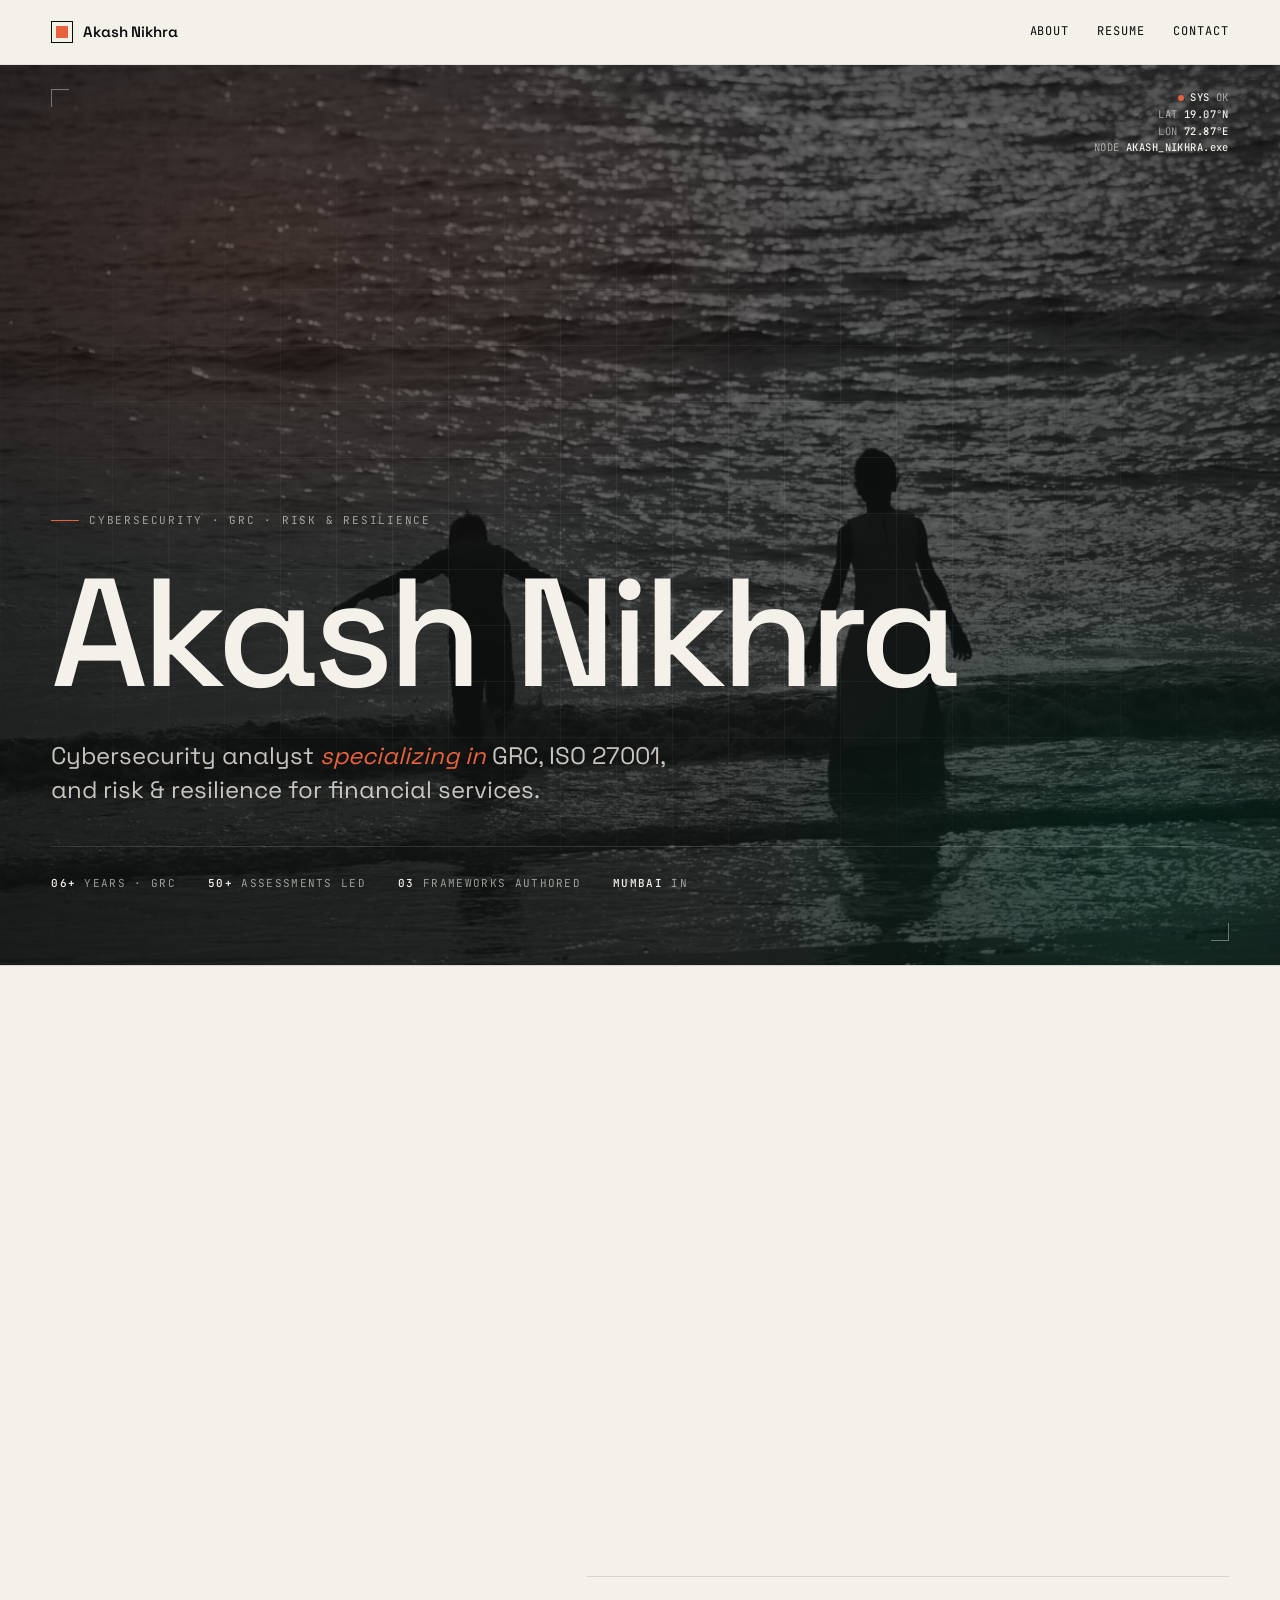
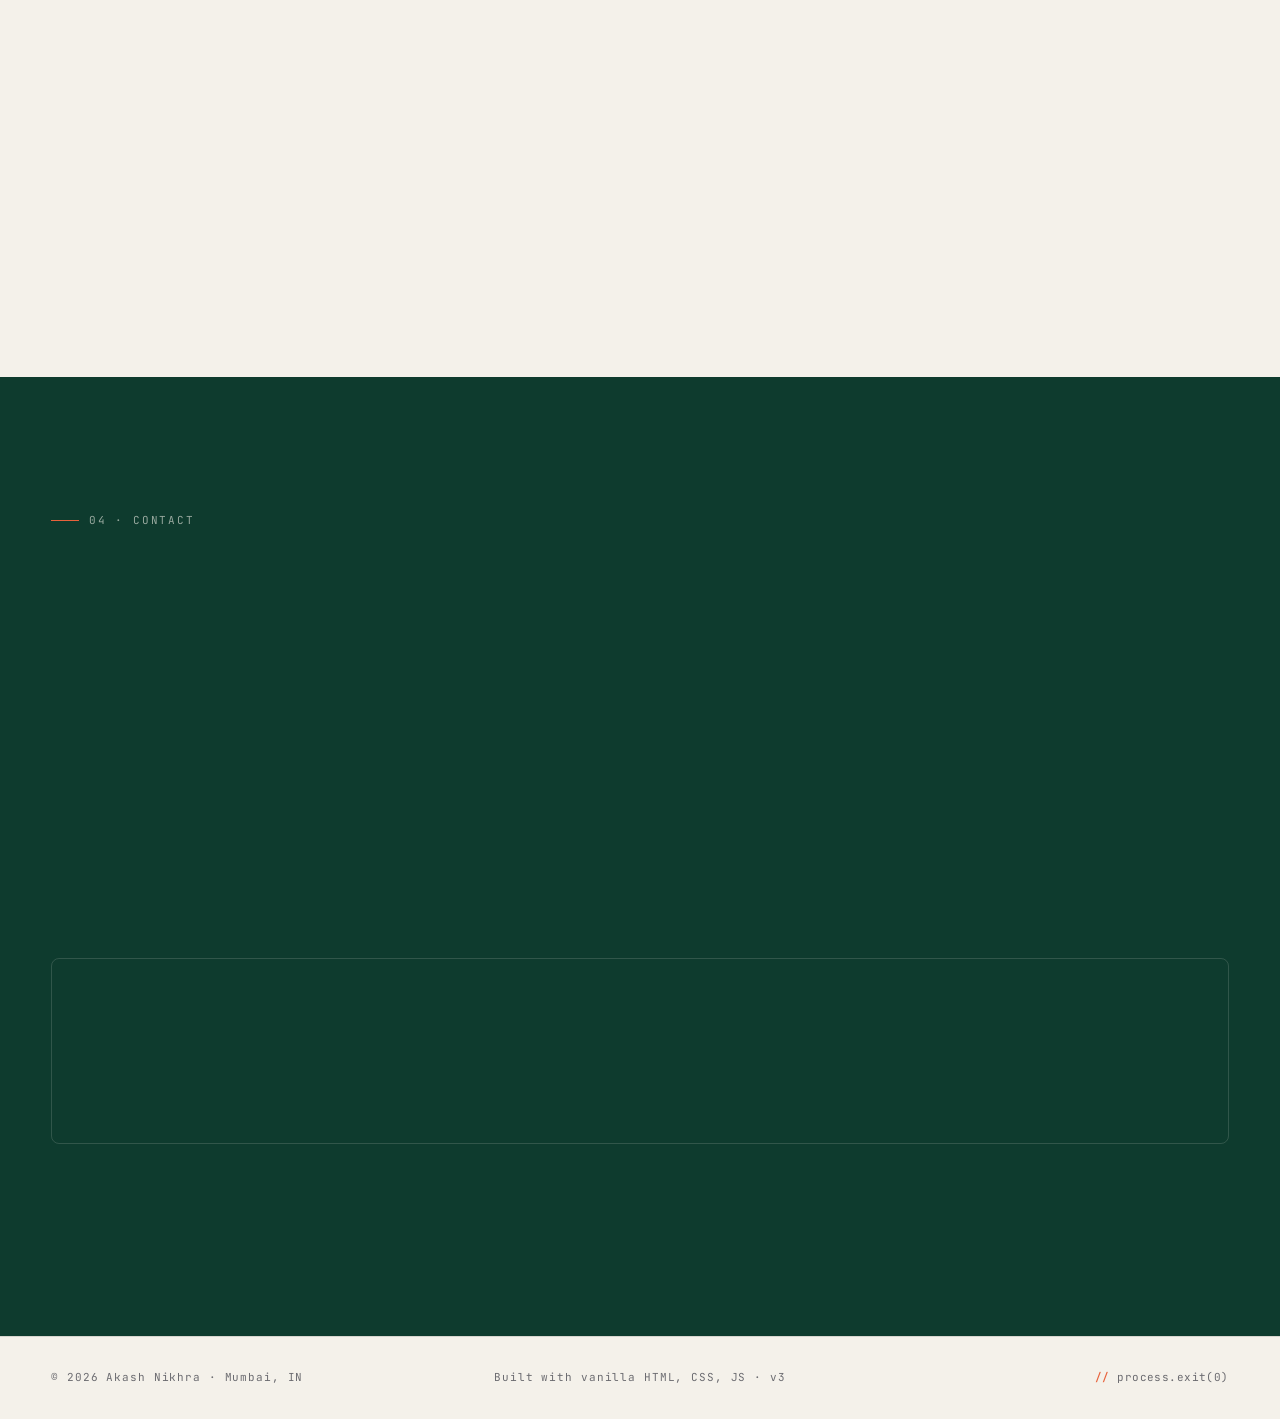
==== index.html @ b70272f7 "fix(timeline): active year label clipped by role card The '2024 . CURRENT' label overflowed the time" ====
<!doctype html>
<!--
  Akash Nikhra — Portfolio v3
  Technical mono-grid, calm-evidence posture, pushed into a cinematic single-page scroll.
  Design source: docs/superpowers/designs/2026-06-05-portfolio-rebuild-v3/mockup.html

  Motion behaviors (motion.dev v12.40.0 ESM, loaded via motion.js):
    - #scrollFill: scaleX 0->1 with scroll progress
    - .hero__layer--bg/mid/fg: 3-layer parallax (0.10 / 0.22 / 0.40 rates)
    - [data-reveal]: opacity 0->1 + translateY(20px)->0 on inView
    - [data-reveal-stagger]: same, with 100ms child stagger
    - .role--active/--inactive: toggle as the role's center crosses the viewport
    - .skill__fill (style="width:X%"): animate width 0->X% on inView
    - [data-count]: tween numeric value to target on inView
    - .tile[data-copy]: click + Enter/Space -> swap hint to "Copied \u2713" for 1.5s
  CSS owns the static state; motion.js enhances only.
-->
<html lang="en">
<head>
  <meta charset="utf-8" />
  <meta name="viewport" content="width=device-width, initial-scale=1" />
  <title>Akash Nikhra — Cybersecurity, GRC &amp; Risk Resilience</title>
  <meta name="description" content="Senior Control Analyst at Moody's. GRC, ISO 27001, SOC 2, NIST CSF, risk & resilience for financial services. Mumbai, India." />
  <link rel="icon" href="favicon.ico" />
  <link rel="preconnect" href="https://fonts.googleapis.com" />
  <link rel="preconnect" href="https://fonts.gstatic.com" crossorigin />
  <link rel="stylesheet" href="https://fonts.googleapis.com/css2?family=Space+Grotesk:wght@400;500;600;700&family=Inter:wght@400;500;600&family=JetBrains+Mono:wght@400;500&display=swap" />
  <link rel="stylesheet" href="styles.css" />
</head>
<body>

  <div class="scroll-progress" aria-hidden="true">
    <div class="scroll-progress__fill" id="scrollFill"></div>
  </div>

  <header class="header">
    <div class="wrap header__inner">
      <a href="#top" class="header__brand" aria-label="Akash Nikhra — home">
        <span class="header__mark" aria-hidden="true"></span>
        <span>Akash&nbsp;Nikhra</span>
      </a>
      <nav class="header__nav" aria-label="Primary">
        <a href="#about" class="nav__about">About</a>
        <a href="#resume" class="nav__resume">Resume</a>
        <a href="#contact">Contact</a>
      </nav>
    </div>
  </header>

  <main id="top">

    <section class="hero" id="hero" aria-label="Introduction">
      <div class="hero__layer hero__layer--bg" data-parallax="0.10" aria-hidden="true"></div>
      <div class="hero__layer hero__layer--mid" data-parallax="0.22" aria-hidden="true"></div>
      <div class="hero__layer hero__layer--fg" data-parallax="0.40" aria-hidden="true"></div>

      <span class="hero__corner hero__corner--tl" aria-hidden="true"></span>
      <span class="hero__corner hero__corner--br" aria-hidden="true"></span>

      <div class="hero__status" aria-hidden="true">
        <div><span class="hero__status-dot"></span><strong>SYS</strong>&nbsp;OK</div>
        <div>LAT&nbsp;<strong>19.07°N</strong></div>
        <div>LON&nbsp;<strong>72.87°E</strong></div>
        <div>NODE&nbsp;<strong>AKASH_NIKHRA.exe</strong></div>
      </div>

      <div class="wrap hero__inner">
        <div class="hero__eyebrow">Cybersecurity · GRC · Risk &amp; Resilience</div>

        <h1 class="hero__title" aria-label="Akash Nikhra">
          <span class="hero__title-word">Akash</span><span class="hero__title-word">Nikhra</span>
        </h1>

        <p class="hero__sub">
          Cybersecurity analyst <em>specializing in</em> GRC, ISO 27001, and risk &amp; resilience for financial services.
        </p>

        <div class="hero__meta">
          <div><strong>06+</strong>&nbsp;YEARS · GRC</div>
          <div><strong>50+</strong>&nbsp;ASSESSMENTS LED</div>
          <div><strong>03</strong>&nbsp;FRAMEWORKS AUTHORED</div>
          <div><strong>MUMBAI</strong>&nbsp;IN</div>
        </div>
      </div>
    </section>

    <section class="about" id="about">
      <div class="wrap">
        <div class="section-tag" data-reveal>01 · About</div>

        <div class="about__grid">
          <div class="about__portrait" data-reveal>
            <img src="img/2.jpg" alt="Portrait of Akash Nikhra" />
            <div class="about__portrait-tag">AN · 2026</div>
          </div>

          <div>
            <p class="about__lead" data-reveal>
              I build control systems that hold up under audit — and survive a real incident.
            </p>
            <p class="about__body" data-reveal>
              Six years inside financial services and Big Four advisory, designing and operating the
              governance, risk, and compliance programs that regulators, auditors, and customers expect.
              ISO 27001 lead implementer; SOC 2 Type II readiness; NIST CSF maturity assessments;
              VAPT programs tied back to MITRE ATT&amp;CK. I write the policy, evidence the control, and
              sit in the room when the finding is debated.
            </p>

            <div class="about__tags" data-reveal>
              <span class="chip">GRC</span>
              <span class="chip">ISO 27001</span>
              <span class="chip">SOC 2</span>
              <span class="chip">NIST CSF</span>
              <span class="chip">MITRE ATT&amp;CK</span>
              <span class="chip">BFSI</span>
            </div>

            <div class="stats" data-reveal-stagger>
              <div class="stat">
                <span class="stat__num stat__num--coral"><span data-count="6">0</span>+</span>
                <div class="stat__label">Years in GRC,<br/>BFSI &amp; advisory</div>
              </div>
              <div class="stat">
                <span class="stat__num"><span data-count="50">0</span>+</span>
                <div class="stat__label">Risk &amp; control<br/>assessments led</div>
              </div>
              <div class="stat">
                <span class="stat__num"><span data-count="3">0</span></span>
                <div class="stat__label">Frameworks<br/>authored end-to-end</div>
              </div>
            </div>
          </div>
        </div>

        <div class="services">
          <h3 class="services__title" data-reveal>02 · Services</h3>
          <div class="services__grid" data-reveal-stagger>
            <div class="service">
              <div class="service__index">01</div>
              <svg class="service__icon" viewBox="0 0 24 24" fill="none" stroke="currentColor" stroke-width="1.5" aria-hidden="true">
                <path d="M12 3l8 3v5c0 5-3.5 8.5-8 10-4.5-1.5-8-5-8-10V6l8-3z"/>
                <path d="M9 12l2 2 4-4"/>
              </svg>
              <h4 class="service__name">Security Audits</h4>
              <p class="service__desc">ISO 27001 internal audits, SOC 2 readiness, third-party assurance — designed to find the gap before the auditor does.</p>
            </div>

            <div class="service">
              <div class="service__index">02</div>
              <svg class="service__icon" viewBox="0 0 24 24" fill="none" stroke="currentColor" stroke-width="1.5" aria-hidden="true">
                <rect x="3" y="4" width="18" height="16" rx="1"/>
                <path d="M3 9h18M7 14h10M7 17h6"/>
              </svg>
              <h4 class="service__name">Risk &amp; Compliance</h4>
              <p class="service__desc">Risk register, control library, KRIs, and board-ready reporting. Map once, evidence continuously, refresh quarterly.</p>
            </div>

            <div class="service">
              <div class="service__index">03</div>
              <svg class="service__icon" viewBox="0 0 24 24" fill="none" stroke="currentColor" stroke-width="1.5" aria-hidden="true">
                <circle cx="11" cy="11" r="7"/>
                <path d="M20 20l-4-4"/>
                <path d="M11 8v6M8 11h6"/>
              </svg>
              <h4 class="service__name">Vulnerability Assessment</h4>
              <p class="service__desc">VAPT programs tied to MITRE ATT&amp;CK and Cyber Kill Chain. Findings triaged by exploitability and business impact, not CVSS alone.</p>
            </div>

            <div class="service">
              <div class="service__index">04</div>
              <svg class="service__icon" viewBox="0 0 24 24" fill="none" stroke="currentColor" stroke-width="1.5" aria-hidden="true">
                <path d="M5 3h10l4 4v14H5z"/>
                <path d="M14 3v5h5M8 13h8M8 17h6"/>
              </svg>
              <h4 class="service__name">Framework Authoring</h4>
              <p class="service__desc">Information security policy suites, control catalogs, and standard operating procedures built to be read, not shelved.</p>
            </div>
          </div>
        </div>
      </div>
    </section>

    <section class="resume" id="resume">
      <div class="wrap">
        <div class="section-tag" data-reveal>03 · Resume</div>

        <div class="resume__head">
          <h2 data-reveal>Experience,<br/>certifications,<br/>education.</h2>
          <div class="resume__head-meta" data-reveal>
            06 yrs · 03 roles<br/>
            03 certs · 01 degree
          </div>
        </div>

        <div class="timeline" data-reveal>
          <div class="timeline__rail" aria-hidden="true"></div>

          <div class="timeline__year timeline__year--active" style="top: 28px;">
            <span class="timeline__year-label">2024</span>
            <span class="timeline__year-dot" aria-hidden="true"></span>
          </div>
          <div class="timeline__year" style="top: 50%;">
            <span class="timeline__year-label">2023</span>
            <span class="timeline__year-dot" aria-hidden="true"></span>
          </div>
          <div class="timeline__year" style="bottom: 28px;">
            <span class="timeline__year-label">2021</span>
            <span class="timeline__year-dot" aria-hidden="true"></span>
          </div>

          <article class="role role--active" data-reveal>
            <div class="role__top">
              <h3 class="role__company">Moody's Corporation</h3>
              <div class="role__dates">2024 — Current</div>
            </div>
            <p class="role__title">Senior Control Analyst, Corporate Risk &amp; Resilience</p>
            <ul class="role__bullets">
              <li>Lead design and continuous-evidence operation of the corporate ISMS aligned to ISO 27001:2022 and NIST CSF 2.0.</li>
              <li>Own SOC 2 Type II control mapping across 14 service lines; partner with engineering on remediation and auditor walkthroughs.</li>
              <li>Authored the firm's third-party risk assessment framework adopted by procurement, legal, and infosec.</li>
              <li>Run quarterly KRIs to the Risk Committee; partnered with the CISO office on incident response exercises and post-incident reviews.</li>
            </ul>
          </article>

          <article class="role role--inactive" data-reveal>
            <div class="role__top">
              <h3 class="role__company">EY India</h3>
              <div class="role__dates">May 2023 — Jan 2024</div>
            </div>
            <p class="role__title">Manager, Cybersecurity (Advisory)</p>
            <ul class="role__bullets">
              <li>Managed delivery of ISO 27001 implementation, SOC 2 readiness, and NIST CSF maturity engagements for BFSI clients.</li>
              <li>Coached a team of 6 consultants across 4 concurrent engagements; reviewed working papers before client and partner sign-off.</li>
              <li>Drafted the India practice's VAPT methodology tying findings to MITRE ATT&amp;CK techniques and business-impact narratives.</li>
            </ul>
          </article>

          <article class="role role--inactive" data-reveal>
            <div class="role__top">
              <h3 class="role__company">Moody's Corporation</h3>
              <div class="role__dates">Dec 2021 — May 2023</div>
            </div>
            <p class="role__title">Analyst, Information Security (GRC)</p>
            <ul class="role__bullets">
              <li>Built the first control-evidence repository for the Corporate Services business unit; cut audit request turnaround by ~40%.</li>
              <li>Authored the global acceptable-use, access review, and vendor risk policies; rolled out across 12 countries.</li>
              <li>Supported BCDR and resilience testing for the firm's critical-data product lines alongside the business continuity team.</li>
            </ul>
          </article>
        </div>

        <div class="skills" data-reveal>
          <div class="skills__head">
            <h3>Capability profile</h3>
            <span class="skills__head-meta">05 competencies · self-assessed, 2026</span>
          </div>
          <div data-reveal-stagger>
            <div class="skill">
              <div class="skill__name">ISO 27001 Lead Implementer</div>
              <div class="skill__track"><div class="skill__fill" style="width: 95%"></div></div>
              <div class="skill__pct">95%</div>
            </div>
            <div class="skill">
              <div class="skill__name">NIST CSF Maturity</div>
              <div class="skill__track"><div class="skill__fill" style="width: 92%"></div></div>
              <div class="skill__pct">92%</div>
            </div>
            <div class="skill">
              <div class="skill__name">SOC 2 Type II Readiness</div>
              <div class="skill__track"><div class="skill__fill" style="width: 88%"></div></div>
              <div class="skill__pct">88%</div>
            </div>
            <div class="skill">
              <div class="skill__name">VAPT (Vulnerability Assessment &amp; Pen Test)</div>
              <div class="skill__track"><div class="skill__fill" style="width: 85%"></div></div>
              <div class="skill__pct">85%</div>
            </div>
            <div class="skill">
              <div class="skill__name">Cyber Kill Chain + MITRE ATT&amp;CK</div>
              <div class="skill__track"><div class="skill__fill" style="width: 80%"></div></div>
              <div class="skill__pct">80%</div>
            </div>
          </div>
        </div>

        <div class="certs" data-reveal>
          <div class="certs__head">
            <h3>Certifications</h3>
            <span class="certs__head-meta">03 active</span>
          </div>
          <div class="certs__grid">
            <div class="cert" data-reveal>
              <div class="cert__badge"><img src="img/ISO-27001-Badge.png" alt="ISO 27001 Lead Implementer badge" /></div>
              <div>
                <p class="cert__name">ISO 27001 Lead Implementer</p>
                <p class="cert__issuer">BSI · 2024</p>
              </div>
            </div>
            <div class="cert cert--white" data-reveal>
              <div class="cert__badge"><img src="img/CC.png" alt="ISC2 Certified in Cybersecurity badge" /></div>
              <div>
                <p class="cert__name">Certified in Cybersecurity (CC)</p>
                <p class="cert__issuer">ISC2 · 2022</p>
              </div>
            </div>
            <div class="cert" data-reveal>
              <div class="cert__badge"><img src="img/CEH.png" alt="Certified Ethical Hacker badge" /></div>
              <div>
                <p class="cert__name">Certified Ethical Hacker (CEH)</p>
                <p class="cert__issuer">EC-Council · 2023</p>
              </div>
            </div>
          </div>
        </div>

        <div class="education" data-reveal>
          <div class="edu">
            <div class="edu__head">
              <h3 class="edu__school">VIT University</h3>
              <span class="edu__year">2021</span>
            </div>
            <p class="edu__detail">B.Tech, Computer Science — Cybersecurity. Capstone on ISO 27001 control mapping for a regional BFSI cooperative.</p>
          </div>
          <div class="edu">
            <div class="edu__head">
              <h3 class="edu__school">Continuous</h3>
              <span class="edu__year">Ongoing</span>
            </div>
            <p class="edu__detail">Active in the ISC2 Mumbai chapter; ongoing reading in cloud-control assurance (CCM v4), ISO 42001 AI management, and resilience engineering.</p>
          </div>
        </div>
      </div>
    </section>

    <section class="contact" id="contact">
      <div class="wrap">
        <div class="contact__head">
          <div class="contact__eyebrow">04 · Contact</div>
          <h2 data-reveal>Open to senior GRC, risk, and resilience roles — Mumbai, remote, or hybrid.</h2>
          <p class="contact__sub" data-reveal>
            The fastest way to reach me is email. For roles, advisory, or a conversation about
            how to make a control program actually hold up — say hello.
          </p>
        </div>

        <div class="tiles" data-reveal-stagger>
          <button class="tile" type="button" data-copy="akash.nikhra@example.com" aria-label="Copy email address">
            <span class="tile__chrome" aria-hidden="true"></span>
            <span class="tile__label">Email</span>
            <span class="tile__value">akash.nikhra<br/>@example.com</span>
            <span class="tile__copy">Click to copy</span>
          </button>

          <button class="tile" type="button" data-copy="+91 99999 99999" aria-label="Copy phone number">
            <span class="tile__chrome" aria-hidden="true"></span>
            <span class="tile__label">Phone</span>
            <span class="tile__value">+91 99999 99999</span>
            <span class="tile__copy">Click to copy</span>
          </button>

          <button class="tile" type="button" data-copy="Mumbai, India" aria-label="Copy location">
            <span class="tile__chrome" aria-hidden="true"></span>
            <span class="tile__label">Location</span>
            <span class="tile__value">Mumbai, India</span>
            <span class="tile__copy">IST · UTC+5:30</span>
          </button>
        </div>

        <div class="contact__cta-row" data-reveal>
          <a class="btn btn--primary" href="mailto:akash.nikhra@example.com">
            Get in touch <span aria-hidden="true">→</span>
          </a>
          <a class="btn btn--ghost" href="https://www.linkedin.com/" rel="noopener" aria-label="Open LinkedIn profile (new tab)">
            LinkedIn
          </a>

          <div class="socials" aria-label="Social links">
            <a href="https://github.com/" aria-label="GitHub">
              <svg viewBox="0 0 24 24" fill="currentColor" aria-hidden="true">
                <path d="M12 .5C5.65.5.5 5.65.5 12c0 5.08 3.29 9.39 7.86 10.91.58.11.79-.25.79-.55 0-.27-.01-1-.02-1.96-3.2.69-3.88-1.54-3.88-1.54-.52-1.33-1.28-1.69-1.28-1.69-1.05-.72.08-.7.08-.7 1.16.08 1.77 1.19 1.77 1.19 1.03 1.77 2.7 1.26 3.36.96.1-.75.4-1.26.73-1.55-2.55-.29-5.24-1.28-5.24-5.7 0-1.26.45-2.29 1.19-3.1-.12-.29-.51-1.46.11-3.05 0 0 .97-.31 3.18 1.18.92-.26 1.91-.39 2.89-.39.98 0 1.97.13 2.89.39 2.2-1.49 3.17-1.18 3.17-1.18.63 1.59.24 2.76.12 3.05.74.81 1.18 1.84 1.18 3.1 0 4.43-2.69 5.41-5.25 5.69.41.36.78 1.05.78 2.12 0 1.53-.01 2.77-.01 3.14 0 .31.21.67.8.55C20.21 21.38 23.5 17.08 23.5 12 23.5 5.65 18.35.5 12 .5z"/>
              </svg>
            </a>
            <a href="https://www.linkedin.com/" aria-label="LinkedIn">
              <svg viewBox="0 0 24 24" fill="currentColor" aria-hidden="true">
                <path d="M4.98 3.5C4.98 4.88 3.87 6 2.5 6S0 4.88 0 3.5 1.12 1 2.5 1s2.48 1.12 2.48 2.5zM.22 8.02h4.55V23H.22V8.02zM8.22 8.02h4.36v2.05h.06c.61-1.15 2.1-2.36 4.32-2.36 4.62 0 5.48 3.04 5.48 7v8.29h-4.55v-7.36c0-1.76-.03-4.02-2.45-4.02-2.45 0-2.83 1.91-2.83 3.89V23H8.22V8.02z"/>
              </svg>
            </a>
            <a href="mailto:akash.nikhra@example.com" aria-label="Email">
              <svg viewBox="0 0 24 24" fill="none" stroke="currentColor" stroke-width="1.6" aria-hidden="true">
                <rect x="2.5" y="5" width="19" height="14" rx="1"/>
                <path d="M3 6l9 7 9-7"/>
              </svg>
            </a>
          </div>
        </div>
      </div>
    </section>
  </main>

  <footer class="footer">
    <div class="wrap footer__inner">
      <div class="footer__copy">© 2026 Akash Nikhra · Mumbai, IN</div>
      <div class="footer__note">Built with vanilla HTML, CSS, JS · v3</div>
      <div class="footer__exit"><strong>//</strong>&nbsp;process.exit(0)</div>
    </div>
  </footer>

  <script type="module" src="motion.js"></script>
</body>
</html>
---- styles.css ----
/* =====================================================================
   Akash Nikhra — Portfolio v3 stylesheet
   Technical mono-grid, calm-evidence posture, cinematic single-page scroll.
   Design source: docs/superpowers/designs/2026-06-05-portfolio-rebuild-v3/mockup.html
   ===================================================================== */

:root {
  --ink:        #0B0B0C;
  --paper:      #F4F1EA;
  --forest:     #0E3B2E;
  --coral:      #E8623C;

  --rule:       rgba(11, 11, 12, 0.12);
  --rule-soft:  rgba(11, 11, 12, 0.06);
  --muted:      #6B6B70;

  --paper-15:   rgba(244, 241, 234, 0.15);
  --paper-40:   rgba(244, 241, 234, 0.40);
  --paper-60:   rgba(244, 241, 234, 0.60);
  --paper-80:   rgba(244, 241, 234, 0.80);

  --coral-tint: rgba(232, 98, 60, 0.04);

  --font-display: 'Space Grotesk', system-ui, sans-serif;
  --font-body:    'Inter', system-ui, sans-serif;
  --font-mono:    'JetBrains Mono', ui-monospace, Menlo, monospace;

  --gutter:  clamp(20px, 4vw, 56px);
  --max:     1280px;
  --hairline: 1px;

  --t-fast: 160ms cubic-bezier(0.2, 0.7, 0.2, 1);
  --t-base: 320ms cubic-bezier(0.2, 0.7, 0.2, 1);
  --t-slow: 640ms cubic-bezier(0.2, 0.7, 0.2, 1);
}

/* =====================================================================
   RESET / BASE
   ===================================================================== */
*, *::before, *::after { box-sizing: border-box; }
html { scroll-behavior: smooth; -webkit-text-size-adjust: 100%; }
body {
  margin: 0;
  background: var(--paper);
  color: var(--ink);
  font-family: var(--font-body);
  font-size: 16px;
  line-height: 1.6;
  -webkit-font-smoothing: antialiased;
  text-rendering: optimizeLegibility;
  font-feature-settings: 'ss01' on, 'cv11' on;
}
img { display: block; max-width: 100%; height: auto; }
a { color: inherit; text-decoration: none; }
button { font: inherit; cursor: pointer; background: none; border: 0; color: inherit; padding: 0; }
::selection { background: var(--coral); color: var(--paper); }

.wrap {
  width: 100%;
  max-width: var(--max);
  margin: 0 auto;
  padding-left: var(--gutter);
  padding-right: var(--gutter);
}

:focus-visible {
  outline: 2px solid var(--coral);
  outline-offset: 2px;
  border-radius: 2px;
}

/* =====================================================================
   SCROLL PROGRESS (global, cross-section)
   ===================================================================== */
.scroll-progress {
  position: fixed;
  top: 0; left: 0; right: 0;
  height: 2px;
  background: transparent;
  z-index: 50;
  pointer-events: none;
}
.scroll-progress__fill {
  width: 100%;
  height: 100%;
  background: var(--coral);
  transform-origin: left center;
  transform: scaleX(0);
  will-change: transform;
}

/* =====================================================================
   HEADER
   ===================================================================== */
.header {
  position: sticky;
  top: 0;
  z-index: 40;
  background: rgba(244, 241, 234, 0.85);
  backdrop-filter: saturate(160%) blur(10px);
  -webkit-backdrop-filter: saturate(160%) blur(10px);
  border-bottom: var(--hairline) solid var(--rule-soft);
}
.header__inner {
  display: flex;
  align-items: center;
  justify-content: space-between;
  height: 64px;
}
.header__brand {
  display: flex;
  align-items: center;
  gap: 10px;
  font-family: var(--font-display);
  font-weight: 600;
  font-size: 15px;
  letter-spacing: -0.01em;
}
.header__mark {
  width: 22px; height: 22px;
  border: 1.5px solid var(--ink);
  position: relative;
}
.header__mark::after {
  content: '';
  position: absolute;
  inset: 4px;
  background: var(--coral);
}
.header__nav {
  display: flex;
  gap: 28px;
  font-family: var(--font-mono);
  font-size: 12px;
  text-transform: uppercase;
  letter-spacing: 0.08em;
}
.header__nav a {
  position: relative;
  padding: 4px 0;
  color: var(--ink);
  transition: color var(--t-fast);
}
.header__nav a::after {
  content: '';
  position: absolute;
  left: 0; right: 0; bottom: -2px;
  height: 1px;
  background: var(--coral);
  transform: scaleX(0);
  transform-origin: left center;
  transition: transform var(--t-base);
}
.header__nav a:hover::after { transform: scaleX(1); }

@media (max-width: 640px) {
  .header__nav { gap: 16px; font-size: 11px; }
}
@media (max-width: 480px) {
  .header__nav .nav__about,
  .header__nav .nav__resume { display: none; }
}

/* =====================================================================
   HERO — layered parallax depth
   ===================================================================== */
.hero {
  position: relative;
  min-height: 100vh;
  overflow: hidden;
  display: flex;
  align-items: flex-end;
  padding-top: 96px;
  padding-bottom: clamp(48px, 8vh, 96px);
  background: var(--ink);
  color: var(--paper);
}
.hero__layer {
  position: absolute;
  inset: 0;
  pointer-events: none;
  will-change: transform;
}
.hero__layer--bg {
  background:
    radial-gradient(ellipse 80% 60% at 20% 20%, rgba(232,98,60,0.10), transparent 60%),
    radial-gradient(ellipse 60% 60% at 90% 90%, rgba(14,59,46,0.55), transparent 60%),
    linear-gradient(180deg, #0B0B0C 0%, #131514 100%);
}
.hero__layer--mid {
  background-image: url('img/bigsection1.jpg');
  background-size: cover;
  background-position: center 30%;
  opacity: 0.55;
  mix-blend-mode: luminosity;
}
.hero__layer--mid::after {
  content: '';
  position: absolute; inset: 0;
  background: linear-gradient(180deg, rgba(11,11,12,0.20) 0%, rgba(11,11,12,0.55) 100%);
}
.hero__layer--fg {
  background-image:
    linear-gradient(rgba(244,241,234,0.06) 1px, transparent 1px),
    linear-gradient(90deg, rgba(244,241,234,0.06) 1px, transparent 1px);
  background-size: 56px 56px;
  mask-image: radial-gradient(ellipse 80% 60% at 50% 50%, #000 30%, transparent 80%);
  -webkit-mask-image: radial-gradient(ellipse 80% 60% at 50% 50%, #000 30%, transparent 80%);
}

.hero__status {
  position: absolute;
  top: 24px;
  right: var(--gutter);
  font-family: var(--font-mono);
  font-size: 10.5px;
  line-height: 1.6;
  letter-spacing: 0.04em;
  color: var(--paper-60);
  text-align: right;
  z-index: 2;
}
.hero__status-dot {
  display: inline-block;
  width: 6px; height: 6px;
  background: var(--coral);
  border-radius: 50%;
  margin-right: 6px;
  vertical-align: middle;
  box-shadow: 0 0 0 0 rgba(232,98,60,0.6);
  animation: pulse 2.4s ease-in-out infinite;
}
@keyframes pulse {
  0%, 100% { box-shadow: 0 0 0 0 rgba(232,98,60,0.6); }
  50% { box-shadow: 0 0 0 6px rgba(232,98,60,0); }
}
.hero__status strong { color: var(--paper); font-weight: 500; }
@media (max-width: 640px) {
  .hero__status { font-size: 9.5px; top: 80px; }
}

.hero__corner {
  position: absolute;
  width: 18px; height: 18px;
  border: 1px solid var(--paper-40);
  z-index: 2;
}
.hero__corner--tl { top: 24px; left: var(--gutter); border-right: 0; border-bottom: 0; }
.hero__corner--br { bottom: 24px; right: var(--gutter); border-left: 0; border-top: 0; }

.hero__inner { position: relative; z-index: 3; width: 100%; }
.hero__eyebrow {
  display: inline-flex;
  align-items: center;
  gap: 10px;
  font-family: var(--font-mono);
  font-size: 11px;
  text-transform: uppercase;
  letter-spacing: 0.16em;
  color: var(--paper-60);
  margin-bottom: 32px;
}
.hero__eyebrow::before {
  content: '';
  width: 28px; height: 1px;
  background: var(--coral);
}
.hero__title {
  font-family: var(--font-display);
  font-weight: 500;
  font-size: clamp(56px, 12vw, 168px);
  line-height: 0.95;
  letter-spacing: -0.04em;
  margin: 0 0 32px;
}
.hero__title-word {
  display: inline-block;
  opacity: 0;
  transform: translateY(0.4em);
  animation: wordIn 800ms cubic-bezier(0.2,0.7,0.2,1) forwards;
}
.hero__title-word:nth-child(1) { animation-delay: 120ms; }
.hero__title-word:nth-child(2) { animation-delay: 280ms; margin-left: 0.25em; }
@keyframes wordIn { to { opacity: 1; transform: translateY(0); } }

.hero__sub {
  max-width: 640px;
  font-family: var(--font-display);
  font-weight: 400;
  font-size: clamp(18px, 2vw, 24px);
  line-height: 1.4;
  color: var(--paper-80);
  margin: 0 0 40px;
}
.hero__sub em { font-style: italic; color: var(--coral); }

.hero__meta {
  display: flex;
  gap: 32px;
  flex-wrap: wrap;
  font-family: var(--font-mono);
  font-size: 11px;
  text-transform: uppercase;
  letter-spacing: 0.12em;
  color: var(--paper-60);
  padding-top: 28px;
  border-top: 1px solid var(--paper-15);
}
.hero__meta strong { color: var(--paper); font-weight: 500; }

@media (max-width: 768px) {
  .hero__title { font-size: clamp(48px, 14vw, 96px); letter-spacing: -0.035em; }
  .hero__meta { gap: 16px 28px; }
}

/* =====================================================================
   ABOUT
   ===================================================================== */
.about {
  position: relative;
  padding: clamp(80px, 12vh, 144px) 0;
  border-top: var(--hairline) solid var(--rule);
}
.section-tag {
  display: flex;
  align-items: center;
  gap: 12px;
  font-family: var(--font-mono);
  font-size: 11px;
  text-transform: uppercase;
  letter-spacing: 0.18em;
  color: var(--muted);
  margin-bottom: 56px;
}
.section-tag::before {
  content: '';
  width: 32px; height: 1px;
  background: var(--ink);
}

.about__grid {
  display: grid;
  grid-template-columns: 5fr 7fr;
  gap: clamp(40px, 6vw, 80px);
  align-items: start;
}
.about__portrait {
  position: relative;
  aspect-ratio: 4 / 5;
  background: var(--rule-soft);
  overflow: hidden;
}
.about__portrait img {
  width: 100%; height: 100%;
  object-fit: cover;
  filter: grayscale(0.05) contrast(1.02);
}
.about__portrait-tag {
  position: absolute;
  left: 12px; bottom: 12px;
  font-family: var(--font-mono);
  font-size: 10px;
  letter-spacing: 0.12em;
  text-transform: uppercase;
  color: var(--paper);
  background: var(--ink);
  padding: 5px 8px;
}

.about__lead {
  font-family: var(--font-display);
  font-size: clamp(24px, 2.6vw, 36px);
  line-height: 1.25;
  letter-spacing: -0.02em;
  font-weight: 400;
  margin: 0 0 28px;
}
.about__body {
  font-size: 15px;
  line-height: 1.7;
  color: var(--ink);
  max-width: 60ch;
  margin: 0 0 36px;
}
.about__tags {
  display: flex;
  flex-wrap: wrap;
  gap: 6px;
  margin-bottom: 56px;
}
.chip {
  display: inline-block;
  font-family: var(--font-mono);
  font-size: 10.5px;
  letter-spacing: 0.08em;
  text-transform: uppercase;
  padding: 6px 10px;
  border: 1px solid var(--rule);
  color: var(--ink);
}
.chip--coral { color: var(--coral); border-color: var(--coral); }

/* stats */
.stats {
  display: grid;
  grid-template-columns: repeat(3, 1fr);
  border-top: 1px solid var(--rule);
  border-bottom: 1px solid var(--rule);
}
.stat {
  padding: 28px 20px 24px 0;
  border-right: 1px solid var(--rule);
}
.stat:last-child { border-right: 0; padding-right: 0; }
.stat__num {
  font-family: var(--font-display);
  font-size: clamp(40px, 4.4vw, 64px);
  line-height: 1;
  font-weight: 500;
  letter-spacing: -0.04em;
  display: block;
  margin-bottom: 8px;
}
.stat__num--coral { color: var(--coral); }
.stat__label {
  font-family: var(--font-mono);
  font-size: 10.5px;
  letter-spacing: 0.12em;
  text-transform: uppercase;
  color: var(--muted);
  line-height: 1.4;
}

/* services */
.services { margin-top: 64px; }
.services__title {
  font-family: var(--font-mono);
  font-size: 11px;
  text-transform: uppercase;
  letter-spacing: 0.18em;
  color: var(--muted);
  margin: 0 0 24px;
}
.services__grid {
  display: grid;
  grid-template-columns: 1fr 1fr;
  border-top: 1px solid var(--ink);
  border-left: 1px solid var(--ink);
}
.service {
  position: relative;
  padding: 32px 28px 28px;
  border-right: 1px solid var(--ink);
  border-bottom: 1px solid var(--ink);
  background: var(--paper);
  transition: background var(--t-base);
}
.service:hover { background: var(--coral-tint); }
.service__index {
  font-family: var(--font-mono);
  font-size: 11px;
  color: var(--muted);
  letter-spacing: 0.08em;
  margin-bottom: 24px;
}
.service__icon {
  width: 28px; height: 28px;
  margin-bottom: 20px;
  color: var(--ink);
  transition: color var(--t-base), transform var(--t-base);
}
.service:hover .service__icon { color: var(--coral); transform: translateY(-2px); }
.service__name {
  font-family: var(--font-display);
  font-size: 20px;
  font-weight: 500;
  letter-spacing: -0.01em;
  margin: 0 0 8px;
  transition: transform var(--t-base);
}
.service:hover .service__name { transform: translateX(2px); }
.service__desc {
  font-size: 13.5px;
  line-height: 1.55;
  color: var(--muted);
  margin: 0;
}

@media (max-width: 1023px) {
  .about__grid { grid-template-columns: 1fr; gap: 40px; }
  .about__portrait { max-width: 360px; }
}
@media (max-width: 640px) {
  .services__grid { grid-template-columns: 1fr; }
  .stat { padding: 20px 16px 16px 0; }
  .stat__num { font-size: 36px; }
}

/* =====================================================================
   RESUME
   ===================================================================== */
.resume {
  padding: clamp(80px, 12vh, 144px) 0;
  background: var(--paper);
  border-top: var(--hairline) solid var(--rule);
}
.resume__head {
  display: grid;
  grid-template-columns: 1fr auto;
  align-items: end;
  gap: 24px;
  margin-bottom: 80px;
}
.resume__head h2 {
  font-family: var(--font-display);
  font-size: clamp(36px, 5vw, 64px);
  font-weight: 500;
  letter-spacing: -0.03em;
  line-height: 1;
  margin: 0;
}
.resume__head-meta {
  font-family: var(--font-mono);
  font-size: 11px;
  letter-spacing: 0.12em;
  text-transform: uppercase;
  color: var(--muted);
  text-align: right;
}
@media (max-width: 640px) {
  .resume__head { grid-template-columns: 1fr; }
  .resume__head-meta { text-align: left; }
}

/* timeline */
.timeline {
  position: relative;
  padding-left: 88px;
}
.timeline__rail {
  position: absolute;
  left: 56px;
  top: 0; bottom: 0;
  width: 1px;
  background: var(--rule);
}
.timeline__year {
  position: absolute;
  left: 0;
  display: flex;
  align-items: center;
  gap: 12px;
  z-index: 3;
}
.timeline__year-label {
  font-family: var(--font-mono);
  font-size: 11px;
  letter-spacing: 0.12em;
  color: var(--ink);
  background: var(--paper);
  padding: 0 6px 0 0;
  white-space: nowrap;
}
.timeline__year-dot {
  width: 14px; height: 14px;
  border-radius: 50%;
  position: absolute;
  left: 49px;
  background: var(--paper);
  border: 1.5px solid var(--ink);
}
.timeline__year--active .timeline__year-dot {
  background: var(--coral);
  border-color: var(--coral);
  box-shadow: 0 0 0 0 rgba(232, 98, 60, 0.5);
  animation: dotPulse 2.6s ease-in-out infinite;
}
.timeline__year--active .timeline__year-label {
  color: var(--coral);
  font-weight: 500;
}
@keyframes dotPulse {
  0%, 100% { box-shadow: 0 0 0 0 rgba(232, 98, 60, 0.5); }
  50% { box-shadow: 0 0 0 8px rgba(232, 98, 60, 0); }
}

.role {
  position: relative;
  padding: 28px 32px;
  margin-bottom: 56px;
  border: 1px solid var(--rule);
  background: var(--paper);
  transition: opacity var(--t-base);
}
.role:last-child { margin-bottom: 0; }
.role--inactive { opacity: 0.35; }
.role--active {
  opacity: 1;
  border-left: 2px solid var(--coral);
  z-index: 2;
}
.role__top {
  display: flex;
  justify-content: space-between;
  align-items: baseline;
  gap: 16px;
  margin-bottom: 6px;
}
.role__company {
  font-family: var(--font-display);
  font-size: clamp(20px, 2vw, 26px);
  font-weight: 500;
  letter-spacing: -0.01em;
  margin: 0;
}
.role__dates {
  font-family: var(--font-mono);
  font-size: 11px;
  letter-spacing: 0.1em;
  text-transform: uppercase;
  color: var(--muted);
  white-space: nowrap;
}
.role__title {
  font-family: var(--font-display);
  font-size: 14px;
  font-weight: 500;
  color: var(--ink);
  margin: 0 0 16px;
}
.role__bullets { list-style: none; margin: 0; padding: 0; }
.role__bullets li {
  position: relative;
  padding-left: 20px;
  font-size: 14px;
  line-height: 1.65;
  color: var(--ink);
  margin-bottom: 8px;
}
.role__bullets li::before {
  content: '—';
  position: absolute;
  left: 0;
  color: var(--coral);
  font-weight: 500;
}
.role__bullets li:last-child { margin-bottom: 0; }

@media (max-width: 768px) {
  .timeline { padding-left: 56px; }
  .timeline__rail { left: 24px; }
  .timeline__year { left: 0; }
  .timeline__year-dot { left: 17px; }
  .role { padding: 22px 20px; }
}

/* skills */
.skills { margin-top: 96px; }
.skills__head {
  display: flex;
  justify-content: space-between;
  align-items: baseline;
  margin-bottom: 32px;
  padding-bottom: 12px;
  border-bottom: 1px solid var(--ink);
}
.skills__head h3 {
  font-family: var(--font-display);
  font-size: 20px;
  font-weight: 500;
  letter-spacing: -0.01em;
  margin: 0;
}
.skills__head-meta {
  font-family: var(--font-mono);
  font-size: 10.5px;
  letter-spacing: 0.12em;
  text-transform: uppercase;
  color: var(--muted);
}
.skill {
  display: grid;
  grid-template-columns: 220px 1fr 48px;
  align-items: center;
  gap: 24px;
  padding: 18px 0;
  border-bottom: 1px solid var(--rule-soft);
}
.skill__name { font-size: 14px; font-weight: 500; }
.skill__track {
  position: relative;
  height: 4px;
  background: var(--rule-soft);
  border-radius: 2px;
  overflow: hidden;
}
.skill__fill {
  position: absolute;
  left: 0; top: 0; bottom: 0;
  background: var(--ink);
  border-radius: 2px;
  width: 0%;
  transform-origin: left center;
  transition: width 1.2s cubic-bezier(0.2, 0.7, 0.2, 1);
}
.skill__pct {
  font-family: var(--font-mono);
  font-size: 12px;
  text-align: right;
  color: var(--ink);
  font-variant-numeric: tabular-nums;
}

@media (max-width: 640px) {
  .skill { grid-template-columns: 1fr 40px; row-gap: 8px; }
  .skill__track { grid-column: 1 / -1; }
}

/* certs */
.certs { margin-top: 96px; }
.certs__head {
  display: flex;
  justify-content: space-between;
  align-items: baseline;
  margin-bottom: 32px;
  padding-bottom: 12px;
  border-bottom: 1px solid var(--ink);
}
.certs__head h3 {
  font-family: var(--font-display);
  font-size: 20px;
  font-weight: 500;
  letter-spacing: -0.01em;
  margin: 0;
}
.certs__grid {
  display: grid;
  grid-template-columns: repeat(3, 1fr);
  gap: 20px;
}
.cert {
  aspect-ratio: 4 / 5;
  border: 1px solid var(--rule);
  padding: 24px;
  display: flex;
  flex-direction: column;
  justify-content: space-between;
  background: var(--paper);
  transition: transform var(--t-base), border-color var(--t-base);
}
.cert:hover {
  transform: translateY(-4px);
  border-color: var(--coral);
}
.cert__badge {
  flex: 1;
  display: flex;
  align-items: center;
  justify-content: center;
  padding: 12px;
}
.cert__badge img { max-width: 100%; max-height: 100%; object-fit: contain; }
.cert--white .cert__badge {
  background: #fff;
  border: 1px solid var(--rule-soft);
}
.cert__name {
  font-family: var(--font-display);
  font-size: 14px;
  font-weight: 500;
  letter-spacing: -0.01em;
  margin: 0 0 4px;
}
.cert__issuer {
  font-family: var(--font-mono);
  font-size: 10.5px;
  letter-spacing: 0.12em;
  text-transform: uppercase;
  color: var(--muted);
  margin: 0;
}

@media (max-width: 768px) {
  .certs__grid { grid-template-columns: repeat(3, 1fr); gap: 12px; }
  .cert { padding: 14px; }
}
@media (max-width: 480px) {
  .certs__grid { grid-template-columns: 1fr; }
}

/* education */
.education {
  margin-top: 96px;
  padding-top: 32px;
  border-top: 1px solid var(--ink);
  display: grid;
  grid-template-columns: 1fr 1fr;
}
.edu {
  padding: 0 24px;
  border-right: 1px solid var(--rule);
}
.edu:first-child { padding-left: 0; }
.edu:last-child { border-right: 0; padding-right: 0; }
.edu__head {
  display: flex;
  justify-content: space-between;
  align-items: baseline;
  margin-bottom: 6px;
}
.edu__school {
  font-family: var(--font-display);
  font-size: 18px;
  font-weight: 500;
  margin: 0;
  letter-spacing: -0.01em;
}
.edu__year {
  font-family: var(--font-mono);
  font-size: 11px;
  letter-spacing: 0.1em;
  color: var(--muted);
}
.edu__detail {
  font-size: 13.5px;
  color: var(--muted);
  margin: 0;
  line-height: 1.55;
}

@media (max-width: 640px) {
  .education { grid-template-columns: 1fr; gap: 20px; }
  .edu { padding: 0; border-right: 0; border-bottom: 1px solid var(--rule); padding-bottom: 20px; }
  .edu:last-child { border-bottom: 0; padding-bottom: 0; }
}

/* =====================================================================
   CONTACT — forest band
   ===================================================================== */
.contact {
  background: var(--forest);
  color: var(--paper);
  padding: clamp(96px, 14vh, 160px) 0 clamp(64px, 10vh, 120px);
}
.contact__head {
  max-width: 720px;
  margin-bottom: 64px;
}
.contact__eyebrow {
  display: inline-flex;
  align-items: center;
  gap: 10px;
  font-family: var(--font-mono);
  font-size: 11px;
  text-transform: uppercase;
  letter-spacing: 0.16em;
  color: var(--paper-60);
  margin-bottom: 24px;
}
.contact__eyebrow::before {
  content: '';
  width: 28px; height: 1px;
  background: var(--coral);
}
.contact h2 {
  font-family: var(--font-display);
  font-size: clamp(36px, 5vw, 64px);
  font-weight: 500;
  letter-spacing: -0.03em;
  line-height: 1.05;
  margin: 0 0 20px;
}
.contact__sub {
  font-size: 16px;
  line-height: 1.6;
  color: var(--paper-60);
  max-width: 56ch;
  margin: 0;
}

.tiles {
  display: grid;
  grid-template-columns: repeat(3, 1fr);
  border: 1px solid var(--paper-15);
  border-radius: 8px;
  overflow: hidden;
  margin-bottom: 48px;
}
.tile {
  position: relative;
  padding: 28px 28px 24px;
  border-right: 1px solid var(--paper-15);
  background: transparent;
  text-align: left;
  width: 100%;
  transition: background var(--t-fast);
}
.tile:last-child { border-right: 0; }
.tile:hover { background: rgba(244, 241, 234, 0.04); }
.tile__label {
  font-family: var(--font-mono);
  font-size: 11px;
  letter-spacing: 0.16em;
  text-transform: uppercase;
  color: var(--paper-60);
  display: block;
  margin-bottom: 12px;
}
.tile__value {
  font-family: var(--font-display);
  font-size: clamp(18px, 1.6vw, 24px);
  font-weight: 500;
  color: var(--paper);
  letter-spacing: -0.01em;
  display: block;
  margin-bottom: 12px;
  word-break: break-word;
}
.tile__copy {
  font-family: var(--font-mono);
  font-size: 12px;
  color: var(--paper-40);
  letter-spacing: 0.04em;
}
.tile__chrome {
  position: absolute;
  top: 16px; right: 16px;
  width: 32px; height: 32px;
  background: var(--coral);
}

@media (max-width: 768px) {
  .tiles { grid-template-columns: 1fr; }
  .tile { border-right: 0; border-bottom: 1px solid var(--paper-15); }
  .tile:last-child { border-bottom: 0; }
}

.contact__cta-row {
  display: flex;
  align-items: center;
  gap: 20px;
  flex-wrap: wrap;
}
.btn {
  display: inline-flex;
  align-items: center;
  gap: 10px;
  font-family: var(--font-display);
  font-size: 15px;
  font-weight: 500;
  letter-spacing: -0.005em;
  padding: 14px 24px;
  border-radius: 999px;
  transition: transform var(--t-fast), background var(--t-fast), color var(--t-fast);
}
.btn--primary { background: var(--coral); color: var(--paper); }
.btn--primary:hover { transform: translateY(-1px); background: #d8552f; }
.btn--ghost {
  background: transparent;
  color: var(--paper);
  border: 1px solid var(--paper-40);
}
.btn--ghost:hover { border-color: var(--paper); }

.socials {
  display: flex;
  gap: 12px;
  margin-left: auto;
}
.socials a {
  display: inline-flex;
  align-items: center;
  justify-content: center;
  width: 40px; height: 40px;
  border: 1px solid var(--paper-15);
  border-radius: 50%;
  color: var(--paper-60);
  transition: color var(--t-fast), border-color var(--t-fast);
}
.socials a:hover { color: var(--paper); border-color: var(--paper); }
.socials svg { width: 20px; height: 20px; }

@media (max-width: 640px) {
  .socials { margin-left: 0; }
}

/* =====================================================================
   FOOTER
   ===================================================================== */
.footer {
  background: var(--paper);
  color: var(--ink);
  border-top: var(--hairline) solid var(--rule);
  padding: 32px 0;
}
.footer__inner {
  display: grid;
  grid-template-columns: 1fr 1fr 1fr;
  align-items: center;
  gap: 16px;
}
.footer__copy,
.footer__note,
.footer__exit {
  font-family: var(--font-mono);
  font-size: 11px;
  letter-spacing: 0.08em;
  color: var(--muted);
}
.footer__note { text-align: center; }
.footer__exit { text-align: right; letter-spacing: 0.04em; }
.footer__exit strong { color: var(--coral); font-weight: 500; }

@media (max-width: 640px) {
  .footer__inner { grid-template-columns: 1fr; text-align: left; gap: 8px; }
  .footer__note, .footer__exit { text-align: left; }
}

/* =====================================================================
   MOTION-READY: reveal scaffolding
   (CSS owns the static hidden state; JS adds .is-in on inView)
   ===================================================================== */
[data-reveal] {
  opacity: 0;
  transform: translateY(20px);
  transition: opacity 700ms cubic-bezier(0.2, 0.7, 0.2, 1),
              transform 700ms cubic-bezier(0.2, 0.7, 0.2, 1);
}
[data-reveal].is-in {
  opacity: 1;
  transform: translateY(0);
}
[data-reveal-stagger] > * {
  opacity: 0;
  transform: translateY(16px);
  transition: opacity 600ms cubic-bezier(0.2, 0.7, 0.2, 1),
              transform 600ms cubic-bezier(0.2, 0.7, 0.2, 1);
}
[data-reveal-stagger].is-in > *:nth-child(1) { transition-delay: 0ms; }
[data-reveal-stagger].is-in > *:nth-child(2) { transition-delay: 100ms; }
[data-reveal-stagger].is-in > *:nth-child(3) { transition-delay: 200ms; }
[data-reveal-stagger].is-in > *:nth-child(4) { transition-delay: 300ms; }
[data-reveal-stagger].is-in > *:nth-child(5) { transition-delay: 400ms; }
[data-reveal-stagger].is-in > *:nth-child(6) { transition-delay: 500ms; }
[data-reveal-stagger].is-in > * { opacity: 1; transform: translateY(0); }

/* =====================================================================
   REDUCED MOTION + COARSE POINTER NEUTRALIZERS
   ===================================================================== */
@media (prefers-reduced-motion: reduce) {
  *, *::before, *::after {
    animation-duration: 0.001ms !important;
    animation-iteration-count: 1 !important;
    transition-duration: 0.001ms !important;
    scroll-behavior: auto !important;
  }
  .hero__title-word { opacity: 1; transform: none; }
  .hero__layer { transform: none !important; }
  [data-reveal], [data-reveal-stagger] > * { opacity: 1; transform: none; }
}

@media (pointer: coarse) {
  .service:hover { background: var(--paper); }
  .service:hover .service__icon { color: var(--ink); transform: none; }
  .service:hover .service__name { transform: none; }
  .cert:hover { transform: none; border-color: var(--rule); }
  .tile:hover { background: transparent; }
}
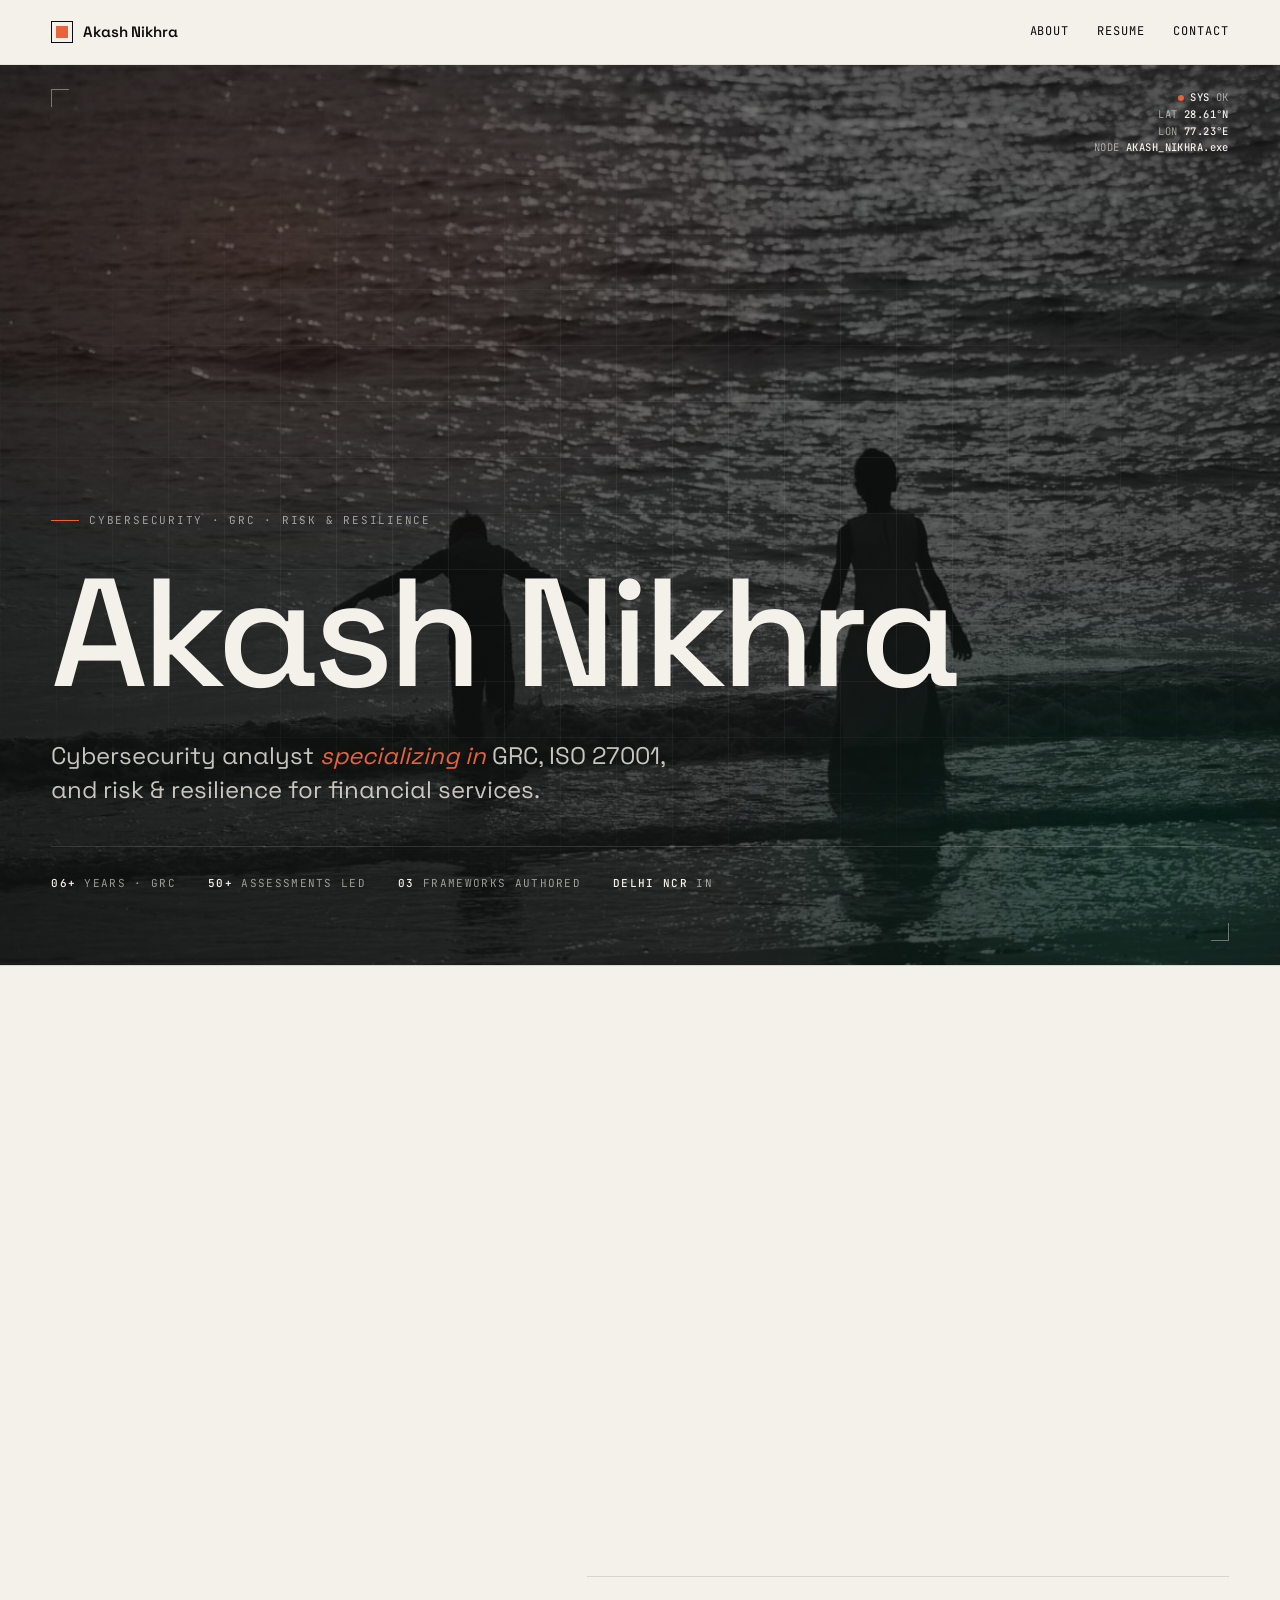
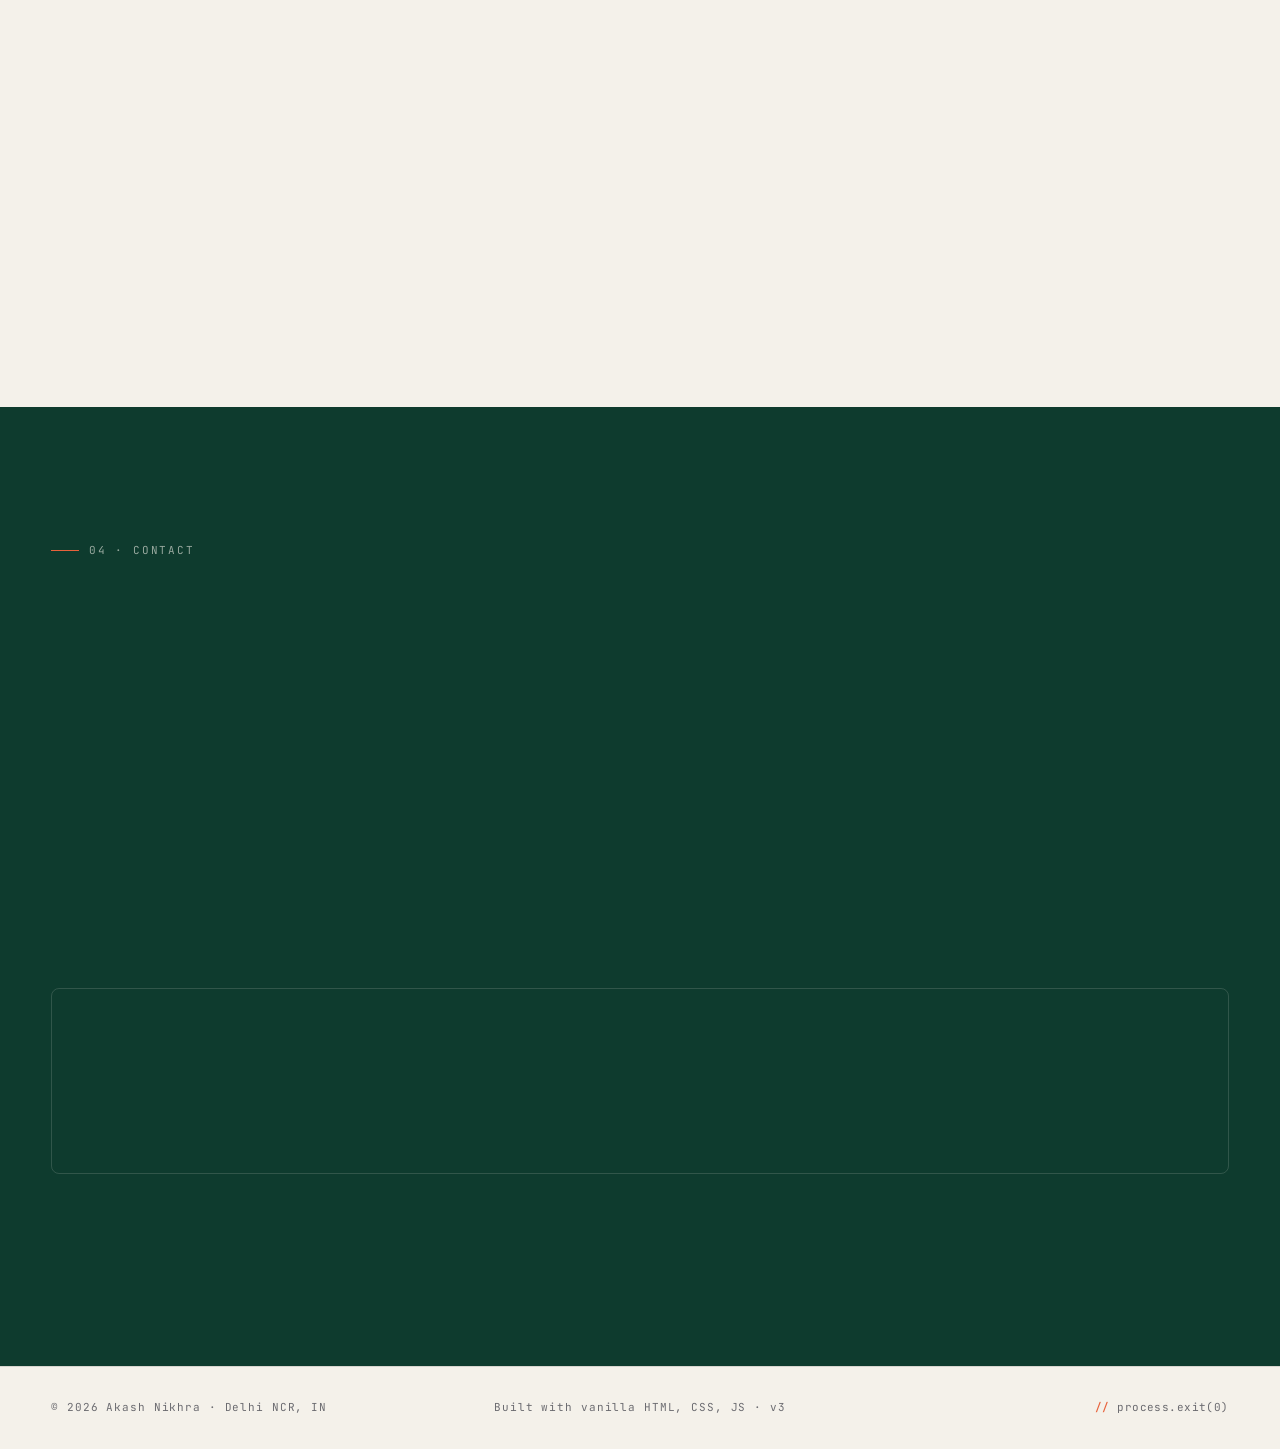
==== commit 13162777: "feat(content): sync landing page with resume + update contact info Contact tiles (3 lines) - email: " ====
--- a/index.html
+++ b/index.html
@@ -20,7 +20,7 @@
   <meta charset="utf-8" />
   <meta name="viewport" content="width=device-width, initial-scale=1" />
   <title>Akash Nikhra — Cybersecurity, GRC &amp; Risk Resilience</title>
-  <meta name="description" content="Senior Control Analyst at Moody's. GRC, ISO 27001, SOC 2, NIST CSF, risk & resilience for financial services. Mumbai, India." />
+  <meta name="description" content="Senior Control Analyst at Moody's. GRC, ISO 27001, NIST CSF, VAPT, ITGC, risk & resilience for financial services. Delhi NCR, India." />
   <link rel="icon" href="favicon.ico" />
   <link rel="preconnect" href="https://fonts.googleapis.com" />
   <link rel="preconnect" href="https://fonts.gstatic.com" crossorigin />
@@ -59,8 +59,8 @@
 
       <div class="hero__status" aria-hidden="true">
         <div><span class="hero__status-dot"></span><strong>SYS</strong>&nbsp;OK</div>
-        <div>LAT&nbsp;<strong>19.07°N</strong></div>
-        <div>LON&nbsp;<strong>72.87°E</strong></div>
+        <div>LAT&nbsp;<strong>28.61°N</strong></div>
+        <div>LON&nbsp;<strong>77.23°E</strong></div>
         <div>NODE&nbsp;<strong>AKASH_NIKHRA.exe</strong></div>
       </div>
 
@@ -79,7 +79,7 @@
           <div><strong>06+</strong>&nbsp;YEARS · GRC</div>
           <div><strong>50+</strong>&nbsp;ASSESSMENTS LED</div>
           <div><strong>03</strong>&nbsp;FRAMEWORKS AUTHORED</div>
-          <div><strong>MUMBAI</strong>&nbsp;IN</div>
+          <div><strong>DELHI NCR</strong>&nbsp;IN</div>
         </div>
       </div>
     </section>
@@ -101,16 +101,16 @@
             <p class="about__body" data-reveal>
               Six years inside financial services and Big Four advisory, designing and operating the
               governance, risk, and compliance programs that regulators, auditors, and customers expect.
-              ISO 27001 lead implementer; SOC 2 Type II readiness; NIST CSF maturity assessments;
-              VAPT programs tied back to MITRE ATT&amp;CK. I write the policy, evidence the control, and
+              ISO 27001 Lead Auditor; NIST CSF maturity assessments; ITGC testing; VAPT programs tied
+              to MITRE ATT&amp;CK and the Cyber Kill Chain. I write the policy, evidence the control, and
               sit in the room when the finding is debated.
             </p>
 
             <div class="about__tags" data-reveal>
               <span class="chip">GRC</span>
               <span class="chip">ISO 27001</span>
-              <span class="chip">SOC 2</span>
               <span class="chip">NIST CSF</span>
+              <span class="chip">VAPT</span>
               <span class="chip">MITRE ATT&amp;CK</span>
               <span class="chip">BFSI</span>
             </div>
@@ -142,7 +142,7 @@
                 <path d="M9 12l2 2 4-4"/>
               </svg>
               <h4 class="service__name">Security Audits</h4>
-              <p class="service__desc">ISO 27001 internal audits, SOC 2 readiness, third-party assurance — designed to find the gap before the auditor does.</p>
+              <p class="service__desc">ISO 27001 internal audits, NIST CSF maturity, third-party risk reviews — designed to find the gap before the auditor does.</p>
             </div>
 
             <div class="service">
@@ -187,8 +187,8 @@
         <div class="resume__head">
           <h2 data-reveal>Experience,<br/>certifications,<br/>education.</h2>
           <div class="resume__head-meta" data-reveal>
-            06 yrs · 03 roles<br/>
-            03 certs · 01 degree
+            06 yrs · 04 roles<br/>
+            04 certs · 02 degrees
           </div>
         </div>
 
@@ -199,39 +199,44 @@
             <span class="timeline__year-label">2024</span>
             <span class="timeline__year-dot" aria-hidden="true"></span>
           </div>
-          <div class="timeline__year" style="top: 50%;">
+          <div class="timeline__year" style="top: 33%;">
             <span class="timeline__year-label">2023</span>
             <span class="timeline__year-dot" aria-hidden="true"></span>
           </div>
+          <div class="timeline__year" style="top: 66%;">
+            <span class="timeline__year-label">2021</span>
+            <span class="timeline__year-dot" aria-hidden="true"></span>
+          </div>
           <div class="timeline__year" style="bottom: 28px;">
-            <span class="timeline__year-label">2021</span>
+            <span class="timeline__year-label">2018</span>
             <span class="timeline__year-dot" aria-hidden="true"></span>
           </div>
 
           <article class="role role--active" data-reveal>
             <div class="role__top">
               <h3 class="role__company">Moody's Corporation</h3>
-              <div class="role__dates">2024 — Current</div>
-            </div>
-            <p class="role__title">Senior Control Analyst, Corporate Risk &amp; Resilience</p>
+              <div class="role__dates">Jan 2024 — Present</div>
+            </div>
+            <p class="role__title">Senior Control Analyst — Corporate, Risk &amp; Resilience</p>
             <ul class="role__bullets">
-              <li>Lead design and continuous-evidence operation of the corporate ISMS aligned to ISO 27001:2022 and NIST CSF 2.0.</li>
-              <li>Own SOC 2 Type II control mapping across 14 service lines; partner with engineering on remediation and auditor walkthroughs.</li>
-              <li>Authored the firm's third-party risk assessment framework adopted by procurement, legal, and infosec.</li>
-              <li>Run quarterly KRIs to the Risk Committee; partnered with the CISO office on incident response exercises and post-incident reviews.</li>
+              <li>Pivotal role in achieving ISO 27001:2022 certification: owned evidence gathering, audit planning, and the internal audit program.</li>
+              <li>Conducted NIST CSF maturity assessments across business units; mapped NIST requirements onto ISO 27001:2022 controls to remove duplicate control work.</li>
+              <li>Partnered with stakeholders across risk, legal, and engineering to enhance audit readiness, streamline evidence, and tighten regulatory reporting cycles.</li>
+              <li>Acted as control owner inside the corporate ISMS; represented Corporate Risk &amp; Resilience in cross-functional governance forums.</li>
             </ul>
           </article>
 
           <article class="role role--inactive" data-reveal>
             <div class="role__top">
-              <h3 class="role__company">EY India</h3>
+              <h3 class="role__company">EY</h3>
               <div class="role__dates">May 2023 — Jan 2024</div>
             </div>
-            <p class="role__title">Manager, Cybersecurity (Advisory)</p>
+            <p class="role__title">Manager — Cybersecurity (Advisory)</p>
             <ul class="role__bullets">
-              <li>Managed delivery of ISO 27001 implementation, SOC 2 readiness, and NIST CSF maturity engagements for BFSI clients.</li>
-              <li>Coached a team of 6 consultants across 4 concurrent engagements; reviewed working papers before client and partner sign-off.</li>
-              <li>Drafted the India practice's VAPT methodology tying findings to MITRE ATT&amp;CK techniques and business-impact narratives.</li>
+              <li>Led ISO 27001:2022 and ISO 22301 implementation for one of India's largest telecom operators; built the SoA, risk treatment plan, and BCMS evidence trail.</li>
+              <li>Managed a 20-person team of consultants, senior consultants, and managers across concurrent workstreams; reviewed working papers before client and partner sign-off.</li>
+              <li>Prepared and supported the client through multiple external and regulatory audits; translated findings into remediation plans tied to business impact.</li>
+              <li>Strengthened business continuity and resilience posture through BIA refresh, RTO/RPO target setting, and tabletop exercises.</li>
             </ul>
           </article>
 
@@ -240,11 +245,26 @@
               <h3 class="role__company">Moody's Corporation</h3>
               <div class="role__dates">Dec 2021 — May 2023</div>
             </div>
-            <p class="role__title">Analyst, Information Security (GRC)</p>
+            <p class="role__title">Senior Control Analyst — Audit, Risk &amp; Compliance (Cybersecurity)</p>
             <ul class="role__bullets">
-              <li>Built the first control-evidence repository for the Corporate Services business unit; cut audit request turnaround by ~40%.</li>
-              <li>Authored the global acceptable-use, access review, and vendor risk policies; rolled out across 12 countries.</li>
-              <li>Supported BCDR and resilience testing for the firm's critical-data product lines alongside the business continuity team.</li>
+              <li>Owned the ITGC and IT audit program: test design, sampling, control execution, and finding closure for in-scope financial systems.</li>
+              <li>Ran NIST CSF maturity and cybersecurity assessments against product and corporate platforms; reported control gaps with remediation owners and target dates.</li>
+              <li>Stood up evidence collection for network security, endpoint, remote access, and configuration management controls; cut audit request turnaround.</li>
+              <li>Supported security incidents, cybersecurity operations, and configuration management reviews during the firm's BCDR and resilience testing cycles.</li>
+            </ul>
+          </article>
+
+          <article class="role role--inactive" data-reveal>
+            <div class="role__top">
+              <h3 class="role__company">PwC India</h3>
+              <div class="role__dates">Apr 2018 — Dec 2021 · 3 yrs 9 mos</div>
+            </div>
+            <p class="role__title">Assistant Manager → Cyber Security Consultant</p>
+            <ul class="role__bullets">
+              <li>Ran a vulnerability management program for a large Indian telecom conglomerate: continuous assessment of 40k+ servers, databases, and network nodes, with findings triaged by exploitability and orchestrated to closure.</li>
+              <li>Validated vendor patches from Microsoft, Red Hat, and Oracle in dev environments; released validated patches to the implementation team for enterprise rollout.</li>
+              <li>Authored Minimum Baseline Security Standards (MBSS) for international clients across access control, authentication, configuration management, logging, and patch management; later extended to wireless access points.</li>
+              <li>Promoted from Cyber Security Consultant to Assistant Manager; supported business development with proposals, conference presentations, and marketing collateral.</li>
             </ul>
           </article>
         </div>
@@ -256,7 +276,7 @@
           </div>
           <div data-reveal-stagger>
             <div class="skill">
-              <div class="skill__name">ISO 27001 Lead Implementer</div>
+              <div class="skill__name">ISO 27001 Lead Auditor</div>
               <div class="skill__track"><div class="skill__fill" style="width: 95%"></div></div>
               <div class="skill__pct">95%</div>
             </div>
@@ -266,7 +286,7 @@
               <div class="skill__pct">92%</div>
             </div>
             <div class="skill">
-              <div class="skill__name">SOC 2 Type II Readiness</div>
+              <div class="skill__name">ISO 22301 BCMS (Implementation)</div>
               <div class="skill__track"><div class="skill__fill" style="width: 88%"></div></div>
               <div class="skill__pct">88%</div>
             </div>
@@ -286,28 +306,41 @@
         <div class="certs" data-reveal>
           <div class="certs__head">
             <h3>Certifications</h3>
-            <span class="certs__head-meta">03 active</span>
+            <span class="certs__head-meta">04 active</span>
           </div>
           <div class="certs__grid">
             <div class="cert" data-reveal>
-              <div class="cert__badge"><img src="img/ISO-27001-Badge.png" alt="ISO 27001 Lead Implementer badge" /></div>
+              <div class="cert__badge"><img src="img/ISO-27001-Badge.png" alt="ISO 27001 Lead Auditor badge" /></div>
               <div>
-                <p class="cert__name">ISO 27001 Lead Implementer</p>
-                <p class="cert__issuer">BSI · 2024</p>
-              </div>
-            </div>
-            <div class="cert cert--white" data-reveal>
-              <div class="cert__badge"><img src="img/CC.png" alt="ISC2 Certified in Cybersecurity badge" /></div>
+                <p class="cert__name">ISO 27001 Lead Auditor</p>
+                <p class="cert__issuer">Lead Auditor</p>
+              </div>
+            </div>
+            <div class="cert" data-reveal>
+              <div class="cert__badge cert__badge--text">
+                <span class="cert__badge-mark">TEN</span>
+              </div>
               <div>
-                <p class="cert__name">Certified in Cybersecurity (CC)</p>
-                <p class="cert__issuer">ISC2 · 2022</p>
+                <p class="cert__name">Tenable.io Web Application Scanning</p>
+                <p class="cert__issuer">Tenable</p>
               </div>
             </div>
             <div class="cert" data-reveal>
-              <div class="cert__badge"><img src="img/CEH.png" alt="Certified Ethical Hacker badge" /></div>
+              <div class="cert__badge cert__badge--text">
+                <span class="cert__badge-mark">M&#x00B7;A</span>
+              </div>
               <div>
-                <p class="cert__name">Certified Ethical Hacker (CEH)</p>
-                <p class="cert__issuer">EC-Council · 2023</p>
+                <p class="cert__name">Foundations of Operationalizing MITRE ATT&amp;CK</p>
+                <p class="cert__issuer">MITRE ATT&amp;CK</p>
+              </div>
+            </div>
+            <div class="cert" data-reveal>
+              <div class="cert__badge cert__badge--text">
+                <span class="cert__badge-mark">D&#x00B7;S</span>
+              </div>
+              <div>
+                <p class="cert__name">DevSecOps — Automating Security in DevOps</p>
+                <p class="cert__issuer">DevSecOps</p>
               </div>
             </div>
           </div>
@@ -316,17 +349,24 @@
         <div class="education" data-reveal>
           <div class="edu">
             <div class="edu__head">
-              <h3 class="edu__school">VIT University</h3>
-              <span class="edu__year">2021</span>
-            </div>
-            <p class="edu__detail">B.Tech, Computer Science — Cybersecurity. Capstone on ISO 27001 control mapping for a regional BFSI cooperative.</p>
+              <h3 class="edu__school">Symbiosis International University</h3>
+              <span class="edu__year">2016 — 2018</span>
+            </div>
+            <p class="edu__detail">MBA, IT Business Management (ITBM) — specialization in Information Security.</p>
+          </div>
+          <div class="edu">
+            <div class="edu__head">
+              <h3 class="edu__school">Rajiv Gandhi Prodyogiki Vishwavidyalaya</h3>
+              <span class="edu__year">2010 — 2014</span>
+            </div>
+            <p class="edu__detail">Bachelor of Engineering (B.E.), Computer Science.</p>
           </div>
           <div class="edu">
             <div class="edu__head">
               <h3 class="edu__school">Continuous</h3>
               <span class="edu__year">Ongoing</span>
             </div>
-            <p class="edu__detail">Active in the ISC2 Mumbai chapter; ongoing reading in cloud-control assurance (CCM v4), ISO 42001 AI management, and resilience engineering.</p>
+            <p class="edu__detail">Active in the ISC2 Delhi NCR chapter; ongoing reading in cloud-control assurance (CCM v4), ISO 42001 AI management, and resilience engineering.</p>
           </div>
         </div>
       </div>
@@ -336,7 +376,7 @@
       <div class="wrap">
         <div class="contact__head">
           <div class="contact__eyebrow">04 · Contact</div>
-          <h2 data-reveal>Open to senior GRC, risk, and resilience roles — Mumbai, remote, or hybrid.</h2>
+          <h2 data-reveal>Open to senior GRC, risk, and resilience roles — Delhi NCR, remote, or hybrid.</h2>
           <p class="contact__sub" data-reveal>
             The fastest way to reach me is email. For roles, advisory, or a conversation about
             how to make a control program actually hold up — say hello.
@@ -344,33 +384,33 @@
         </div>
 
         <div class="tiles" data-reveal-stagger>
-          <button class="tile" type="button" data-copy="akash.nikhra@example.com" aria-label="Copy email address">
+          <button class="tile" type="button" data-copy="akashnikhra@gmail.com" aria-label="Copy email address">
             <span class="tile__chrome" aria-hidden="true"></span>
             <span class="tile__label">Email</span>
-            <span class="tile__value">akash.nikhra<br/>@example.com</span>
+            <span class="tile__value">akashnikhra<br/>@gmail.com</span>
             <span class="tile__copy">Click to copy</span>
           </button>
 
-          <button class="tile" type="button" data-copy="+91 99999 99999" aria-label="Copy phone number">
+          <button class="tile" type="button" data-copy="+91 8989444103" aria-label="Copy phone number">
             <span class="tile__chrome" aria-hidden="true"></span>
             <span class="tile__label">Phone</span>
-            <span class="tile__value">+91 99999 99999</span>
+            <span class="tile__value">+91 8989444103</span>
             <span class="tile__copy">Click to copy</span>
           </button>
 
-          <button class="tile" type="button" data-copy="Mumbai, India" aria-label="Copy location">
+          <button class="tile" type="button" data-copy="Delhi NCR" aria-label="Copy location">
             <span class="tile__chrome" aria-hidden="true"></span>
             <span class="tile__label">Location</span>
-            <span class="tile__value">Mumbai, India</span>
+            <span class="tile__value">Delhi NCR</span>
             <span class="tile__copy">IST · UTC+5:30</span>
           </button>
         </div>
 
         <div class="contact__cta-row" data-reveal>
-          <a class="btn btn--primary" href="mailto:akash.nikhra@example.com">
+          <a class="btn btn--primary" href="mailto:akashnikhra@gmail.com">
             Get in touch <span aria-hidden="true">→</span>
           </a>
-          <a class="btn btn--ghost" href="https://www.linkedin.com/" rel="noopener" aria-label="Open LinkedIn profile (new tab)">
+          <a class="btn btn--ghost" href="https://www.linkedin.com/in/akash-nikhra-a6310a71/" rel="noopener" aria-label="Open LinkedIn profile (new tab)">
             LinkedIn
           </a>
 
@@ -380,12 +420,12 @@
                 <path d="M12 .5C5.65.5.5 5.65.5 12c0 5.08 3.29 9.39 7.86 10.91.58.11.79-.25.79-.55 0-.27-.01-1-.02-1.96-3.2.69-3.88-1.54-3.88-1.54-.52-1.33-1.28-1.69-1.28-1.69-1.05-.72.08-.7.08-.7 1.16.08 1.77 1.19 1.77 1.19 1.03 1.77 2.7 1.26 3.36.96.1-.75.4-1.26.73-1.55-2.55-.29-5.24-1.28-5.24-5.7 0-1.26.45-2.29 1.19-3.1-.12-.29-.51-1.46.11-3.05 0 0 .97-.31 3.18 1.18.92-.26 1.91-.39 2.89-.39.98 0 1.97.13 2.89.39 2.2-1.49 3.17-1.18 3.17-1.18.63 1.59.24 2.76.12 3.05.74.81 1.18 1.84 1.18 3.1 0 4.43-2.69 5.41-5.25 5.69.41.36.78 1.05.78 2.12 0 1.53-.01 2.77-.01 3.14 0 .31.21.67.8.55C20.21 21.38 23.5 17.08 23.5 12 23.5 5.65 18.35.5 12 .5z"/>
               </svg>
             </a>
-            <a href="https://www.linkedin.com/" aria-label="LinkedIn">
+            <a href="https://www.linkedin.com/in/akash-nikhra-a6310a71/" aria-label="LinkedIn">
               <svg viewBox="0 0 24 24" fill="currentColor" aria-hidden="true">
                 <path d="M4.98 3.5C4.98 4.88 3.87 6 2.5 6S0 4.88 0 3.5 1.12 1 2.5 1s2.48 1.12 2.48 2.5zM.22 8.02h4.55V23H.22V8.02zM8.22 8.02h4.36v2.05h.06c.61-1.15 2.1-2.36 4.32-2.36 4.62 0 5.48 3.04 5.48 7v8.29h-4.55v-7.36c0-1.76-.03-4.02-2.45-4.02-2.45 0-2.83 1.91-2.83 3.89V23H8.22V8.02z"/>
               </svg>
             </a>
-            <a href="mailto:akash.nikhra@example.com" aria-label="Email">
+            <a href="mailto:akashnikhra@gmail.com" aria-label="Email">
               <svg viewBox="0 0 24 24" fill="none" stroke="currentColor" stroke-width="1.6" aria-hidden="true">
                 <rect x="2.5" y="5" width="19" height="14" rx="1"/>
                 <path d="M3 6l9 7 9-7"/>
@@ -399,7 +439,7 @@
 
   <footer class="footer">
     <div class="wrap footer__inner">
-      <div class="footer__copy">© 2026 Akash Nikhra · Mumbai, IN</div>
+      <div class="footer__copy">© 2026 Akash Nikhra · Delhi NCR, IN</div>
       <div class="footer__note">Built with vanilla HTML, CSS, JS · v3</div>
       <div class="footer__exit"><strong>//</strong>&nbsp;process.exit(0)</div>
     </div>
--- a/styles.css
+++ b/styles.css
@@ -735,7 +735,7 @@
 }
 .certs__grid {
   display: grid;
-  grid-template-columns: repeat(3, 1fr);
+  grid-template-columns: repeat(2, 1fr);
   gap: 20px;
 }
 .cert {
@@ -760,6 +760,22 @@
   padding: 12px;
 }
 .cert__badge img { max-width: 100%; max-height: 100%; object-fit: contain; }
+.cert__badge--text {
+  display: flex;
+  align-items: center;
+  justify-content: center;
+}
+.cert__badge-mark {
+  font-family: var(--font-mono);
+  font-size: clamp(20px, 2.4vw, 32px);
+  font-weight: 500;
+  letter-spacing: 0.1em;
+  color: var(--ink);
+  border: 1.5px solid var(--ink);
+  padding: 18px 28px;
+  display: inline-block;
+  white-space: nowrap;
+}
 .cert--white .cert__badge {
   background: #fff;
   border: 1px solid var(--rule-soft);
@@ -781,7 +797,7 @@
 }
 
 @media (max-width: 768px) {
-  .certs__grid { grid-template-columns: repeat(3, 1fr); gap: 12px; }
+  .certs__grid { grid-template-columns: repeat(2, 1fr); gap: 12px; }
   .cert { padding: 14px; }
 }
 @media (max-width: 480px) {
@@ -794,7 +810,7 @@
   padding-top: 32px;
   border-top: 1px solid var(--ink);
   display: grid;
-  grid-template-columns: 1fr 1fr;
+  grid-template-columns: 1fr 1fr 1fr;
 }
 .edu {
   padding: 0 24px;
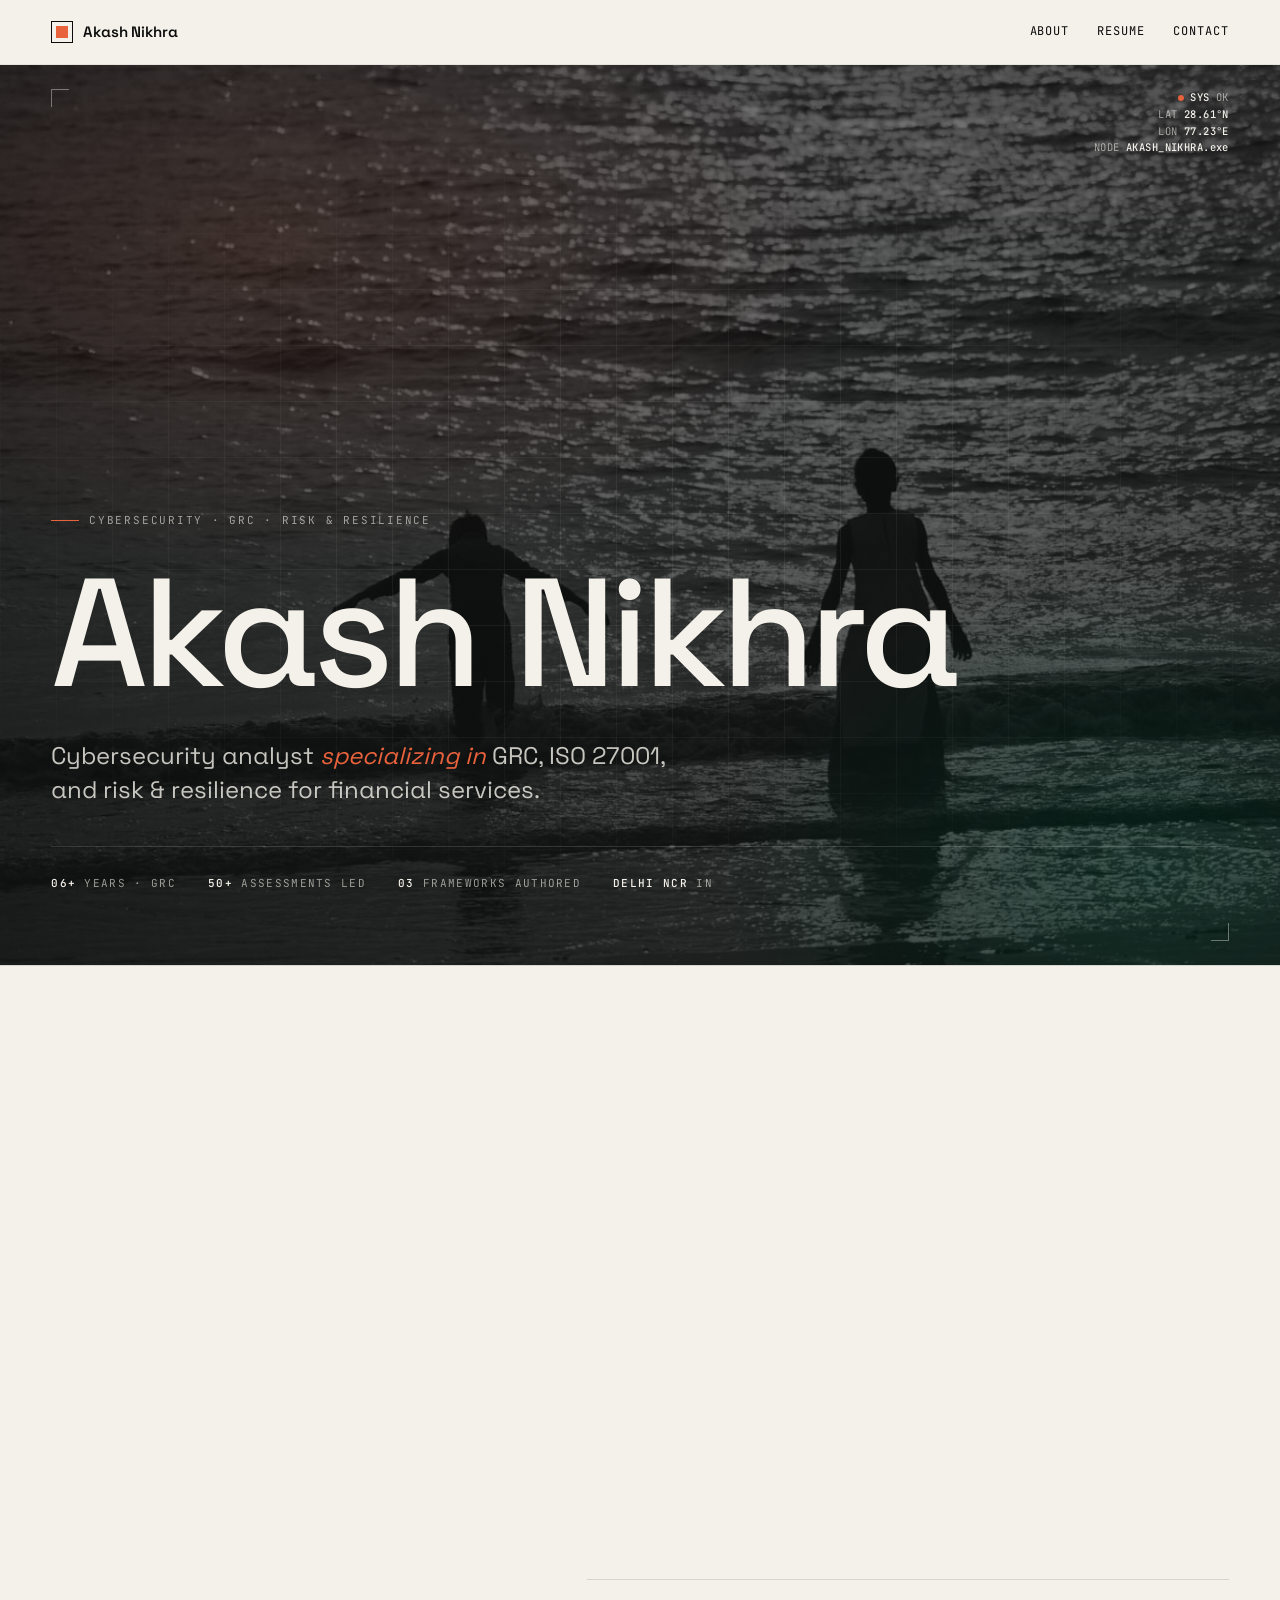
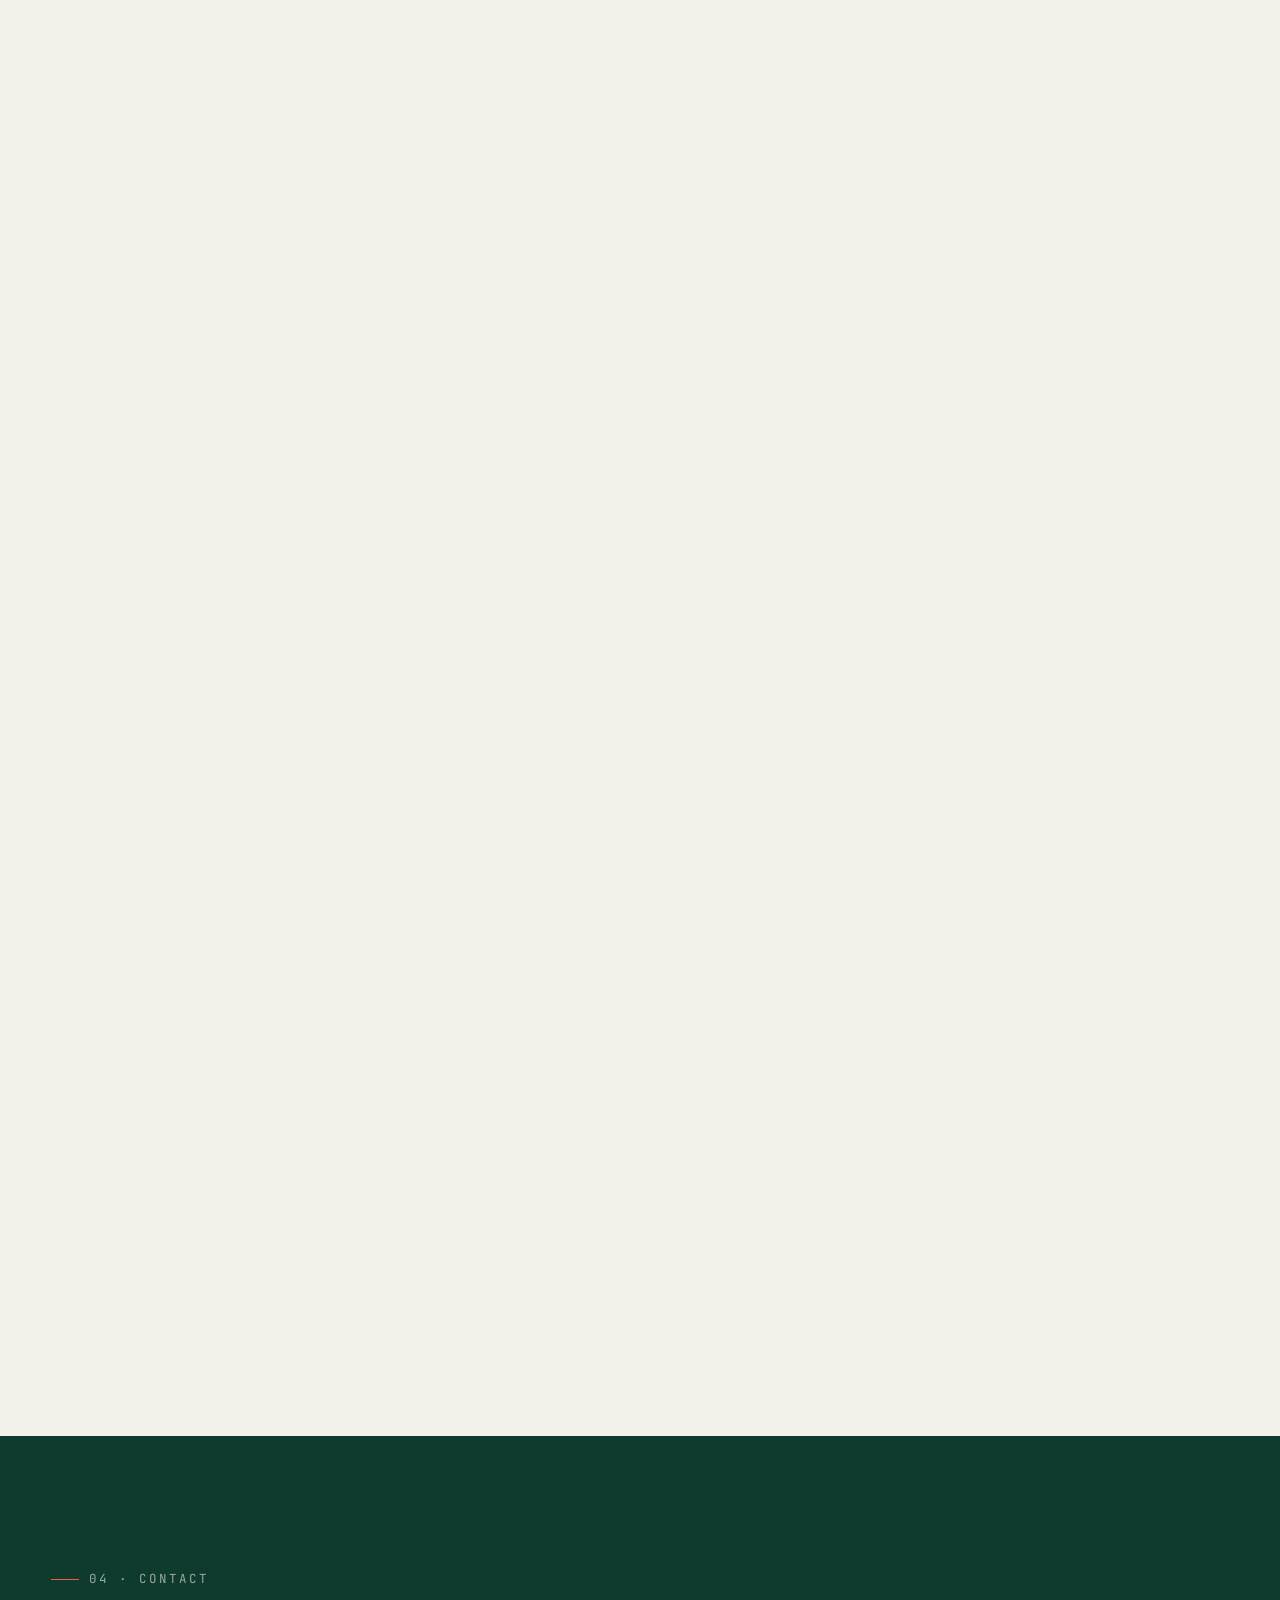
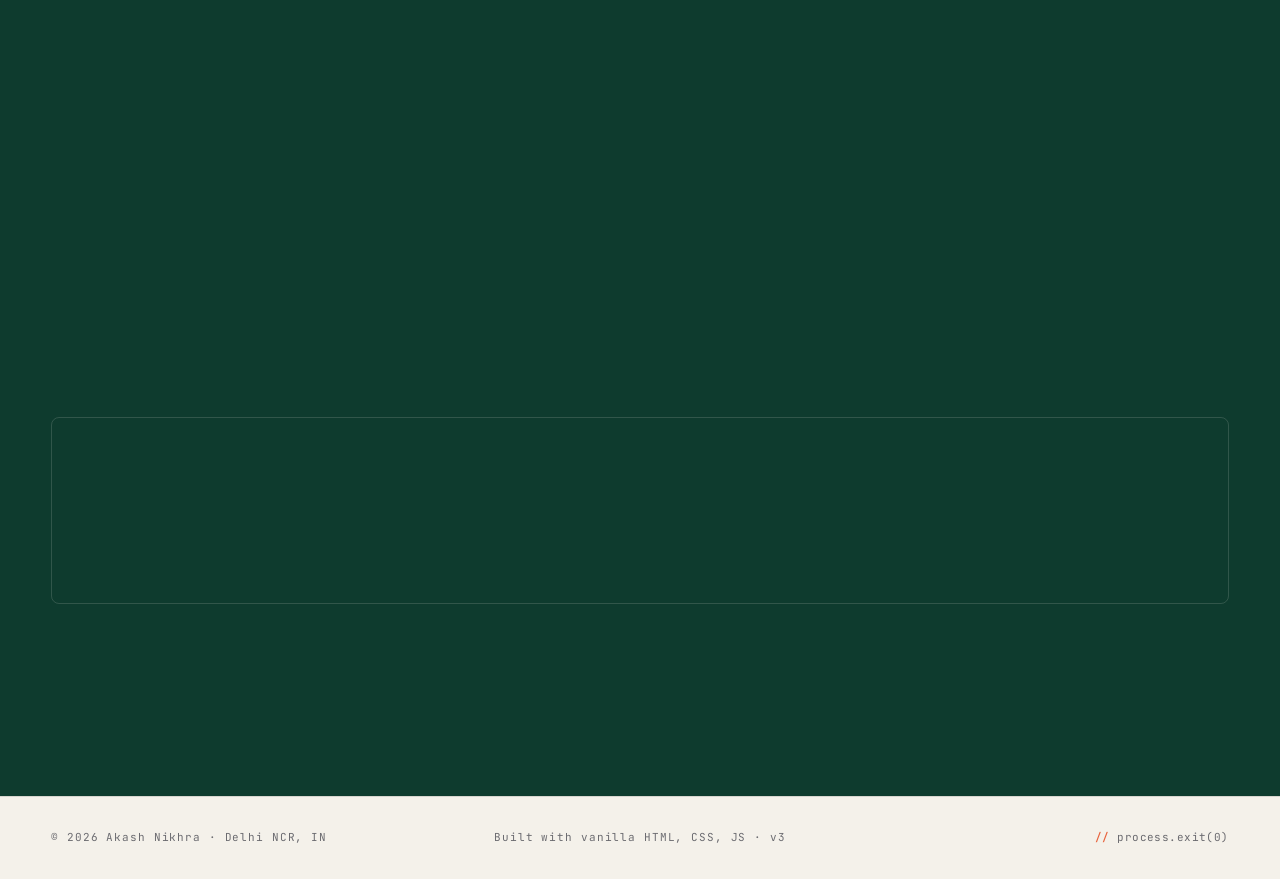
==== commit 950161b0: "feat(scramble+typo): add data-scramble to services h3; bump section labels 11px -> 12.5px - index.ht" ====
--- a/index.html
+++ b/index.html
@@ -54,6 +54,8 @@
       <div class="hero__layer hero__layer--mid" data-parallax="0.22" aria-hidden="true"></div>
       <div class="hero__layer hero__layer--fg" data-parallax="0.40" aria-hidden="true"></div>
 
+      <div class="hero__cursor-glow" aria-hidden="true"></div>
+
       <span class="hero__corner hero__corner--tl" aria-hidden="true"></span>
       <span class="hero__corner hero__corner--br" aria-hidden="true"></span>
 
@@ -65,7 +67,7 @@
       </div>
 
       <div class="wrap hero__inner">
-        <div class="hero__eyebrow">Cybersecurity · GRC · Risk &amp; Resilience</div>
+        <div class="hero__eyebrow" data-scramble>Cybersecurity · GRC · Risk &amp; Resilience</div>
 
         <h1 class="hero__title" aria-label="Akash Nikhra">
           <span class="hero__title-word">Akash</span><span class="hero__title-word">Nikhra</span>
@@ -86,7 +88,7 @@
 
     <section class="about" id="about">
       <div class="wrap">
-        <div class="section-tag" data-reveal>01 · About</div>
+        <div class="section-tag" data-reveal data-scramble>01 · About</div>
 
         <div class="about__grid">
           <div class="about__portrait" data-reveal>
@@ -133,7 +135,7 @@
         </div>
 
         <div class="services">
-          <h3 class="services__title" data-reveal>02 · Services</h3>
+          <h3 class="services__title" data-reveal data-scramble>02 · Services</h3>
           <div class="services__grid" data-reveal-stagger>
             <div class="service">
               <div class="service__index">01</div>
@@ -182,7 +184,7 @@
 
     <section class="resume" id="resume">
       <div class="wrap">
-        <div class="section-tag" data-reveal>03 · Resume</div>
+        <div class="section-tag" data-reveal data-scramble>03 · Resume</div>
 
         <div class="resume__head">
           <h2 data-reveal>Experience,<br/>certifications,<br/>education.</h2>
@@ -193,7 +195,9 @@
         </div>
 
         <div class="timeline" data-reveal>
-          <div class="timeline__rail" aria-hidden="true"></div>
+          <div class="timeline__rail" aria-hidden="true">
+            <div class="timeline__rail-fill" aria-hidden="true"></div>
+          </div>
 
           <div class="timeline__year timeline__year--active" style="top: 28px;">
             <span class="timeline__year-label">2024</span>
@@ -375,7 +379,7 @@
     <section class="contact" id="contact">
       <div class="wrap">
         <div class="contact__head">
-          <div class="contact__eyebrow">04 · Contact</div>
+          <div class="contact__eyebrow" data-scramble>04 · Contact</div>
           <h2 data-reveal>Open to senior GRC, risk, and resilience roles — Delhi NCR, remote, or hybrid.</h2>
           <p class="contact__sub" data-reveal>
             The fastest way to reach me is email. For roles, advisory, or a conversation about
--- a/styles.css
+++ b/styles.css
@@ -174,7 +174,22 @@
   padding-bottom: clamp(48px, 8vh, 96px);
   background: var(--ink);
   color: var(--paper);
-}
+  perspective: 1200px;
+}
+.hero__cursor-glow {
+  position: absolute;
+  inset: 0;
+  pointer-events: none;
+  z-index: 1;
+  opacity: 0;
+  transition: opacity 0.4s ease;
+  background: radial-gradient(
+    400px circle at var(--cursor-x, 50%) var(--cursor-y, 50%),
+    rgba(232, 98, 60, 0.18),
+    transparent 70%
+  );
+}
+.hero:hover .hero__cursor-glow { opacity: 1; }
 .hero__layer {
   position: absolute;
   inset: 0;
@@ -248,7 +263,7 @@
 .hero__corner--tl { top: 24px; left: var(--gutter); border-right: 0; border-bottom: 0; }
 .hero__corner--br { bottom: 24px; right: var(--gutter); border-left: 0; border-top: 0; }
 
-.hero__inner { position: relative; z-index: 3; width: 100%; }
+.hero__inner { position: relative; z-index: 3; width: 100%; transform-style: preserve-3d; }
 .hero__eyebrow {
   display: inline-flex;
   align-items: center;
@@ -326,7 +341,7 @@
   align-items: center;
   gap: 12px;
   font-family: var(--font-mono);
-  font-size: 11px;
+  font-size: 12.5px;
   text-transform: uppercase;
   letter-spacing: 0.18em;
   color: var(--muted);
@@ -435,7 +450,8 @@
 .services { margin-top: 64px; }
 .services__title {
   font-family: var(--font-mono);
-  font-size: 11px;
+  font-size: 12.5px;
+  font-weight: 400;
   text-transform: uppercase;
   letter-spacing: 0.18em;
   color: var(--muted);
@@ -543,6 +559,16 @@
   top: 0; bottom: 0;
   width: 1px;
   background: var(--rule);
+}
+.timeline__rail-fill {
+  position: absolute;
+  top: 0; left: 0;
+  width: 100%;
+  height: 100%;
+  background: var(--coral);
+  transform: scaleY(0);
+  transform-origin: top center;
+  will-change: transform;
 }
 .timeline__year {
   position: absolute;
@@ -739,7 +765,7 @@
   gap: 20px;
 }
 .cert {
-  aspect-ratio: 4 / 5;
+  aspect-ratio: 4 / 3;
   border: 1px solid var(--rule);
   padding: 24px;
   display: flex;
@@ -758,6 +784,7 @@
   align-items: center;
   justify-content: center;
   padding: 12px;
+  min-height: 0;
 }
 .cert__badge img { max-width: 100%; max-height: 100%; object-fit: contain; }
 .cert__badge--text {
@@ -767,12 +794,12 @@
 }
 .cert__badge-mark {
   font-family: var(--font-mono);
-  font-size: clamp(20px, 2.4vw, 32px);
+  font-size: clamp(28px, 3.4vw, 44px);
   font-weight: 500;
   letter-spacing: 0.1em;
   color: var(--ink);
   border: 1.5px solid var(--ink);
-  padding: 18px 28px;
+  padding: 22px 36px;
   display: inline-block;
   white-space: nowrap;
 }
@@ -867,7 +894,7 @@
   align-items: center;
   gap: 10px;
   font-family: var(--font-mono);
-  font-size: 11px;
+  font-size: 12.5px;
   text-transform: uppercase;
   letter-spacing: 0.16em;
   color: var(--paper-60);
@@ -1059,6 +1086,26 @@
 [data-reveal-stagger].is-in > *:nth-child(5) { transition-delay: 400ms; }
 [data-reveal-stagger].is-in > *:nth-child(6) { transition-delay: 500ms; }
 [data-reveal-stagger].is-in > * { opacity: 1; transform: translateY(0); }
+
+/* =====================================================================
+   SCRAMBLE TEXT (initScrambleText in motion.js)
+   ===================================================================== */
+.scramble-text {
+  display: inline-block;
+  position: relative;
+  width: var(--scramble-width, auto);
+  white-space: pre;
+}
+.scramble-text__sizer {
+  position: absolute;
+  visibility: hidden;
+  pointer-events: none;
+  white-space: pre;
+}
+.scramble-text__live {
+  display: inline-block;
+  white-space: pre;
+}
 
 /* =====================================================================
    REDUCED MOTION + COARSE POINTER NEUTRALIZERS
@@ -1072,6 +1119,7 @@
   }
   .hero__title-word { opacity: 1; transform: none; }
   .hero__layer { transform: none !important; }
+  .hero__cursor-glow { display: none; }
   [data-reveal], [data-reveal-stagger] > * { opacity: 1; transform: none; }
 }
 
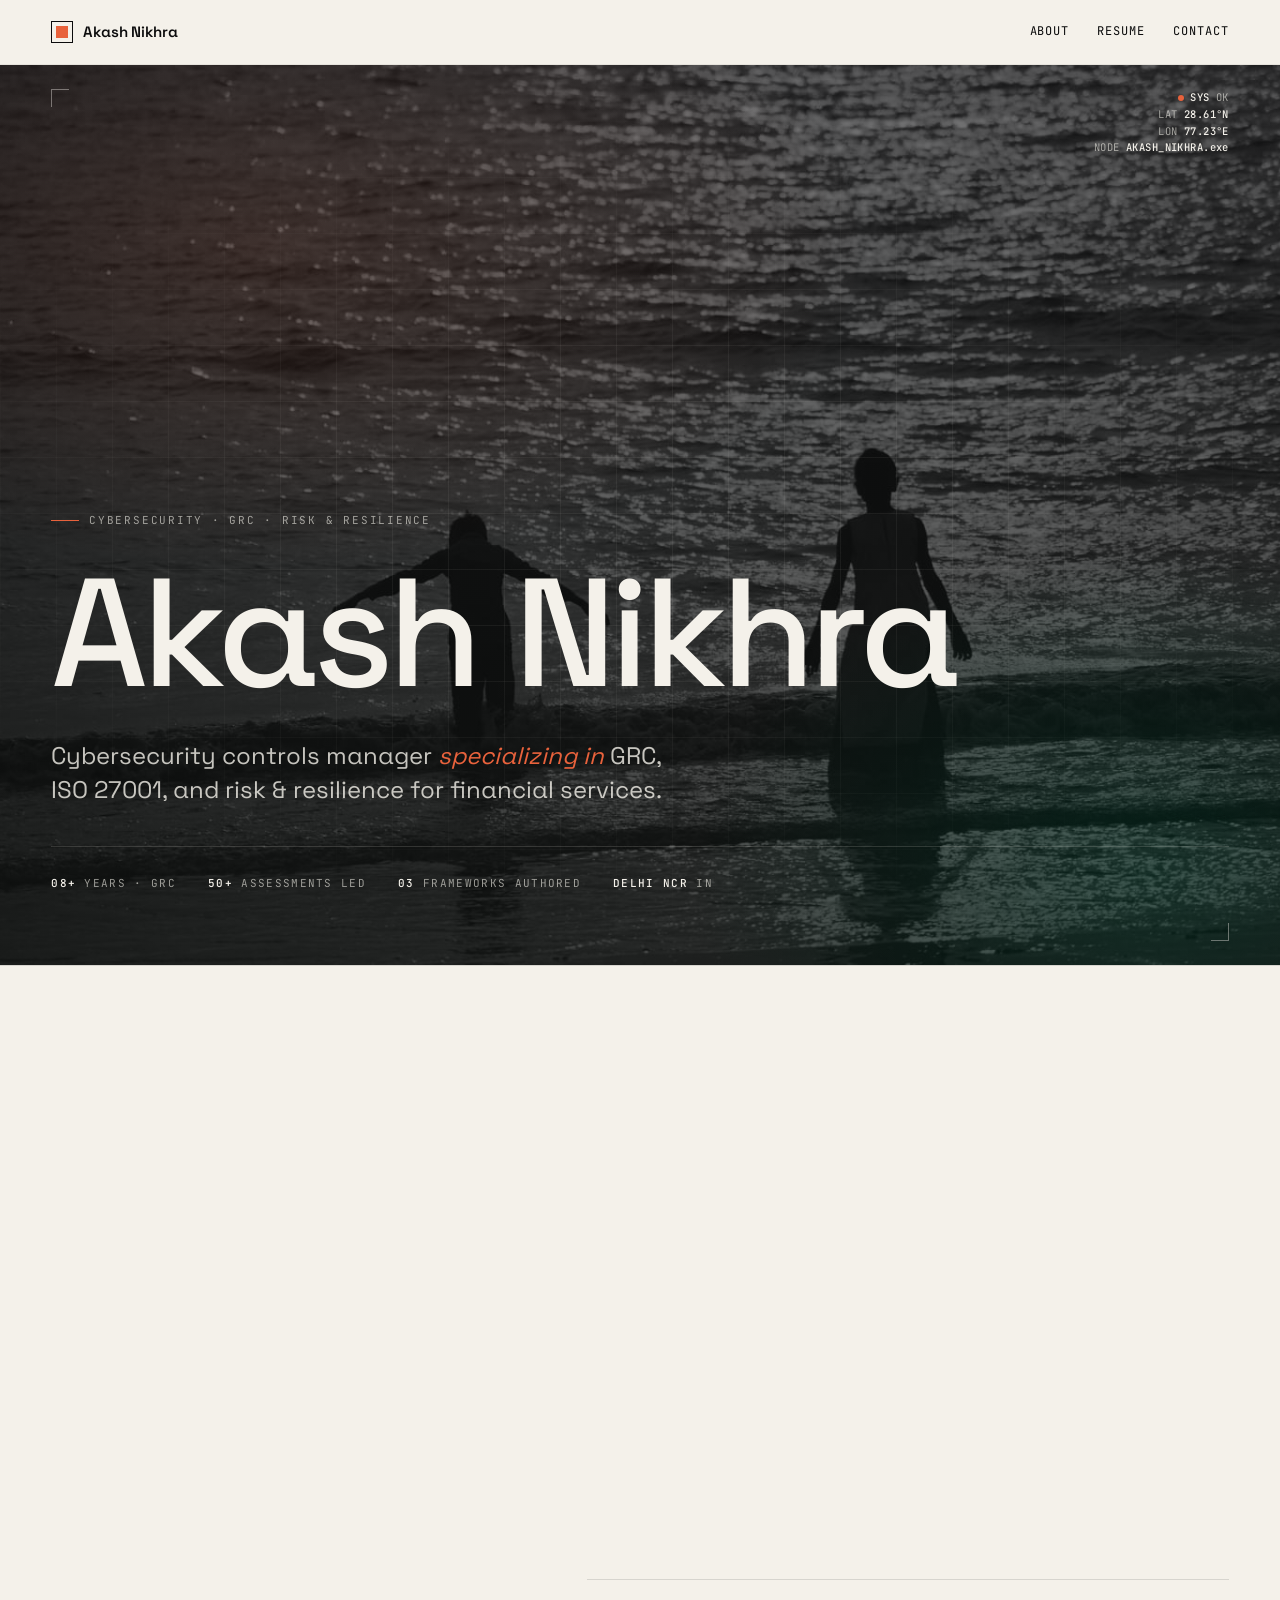
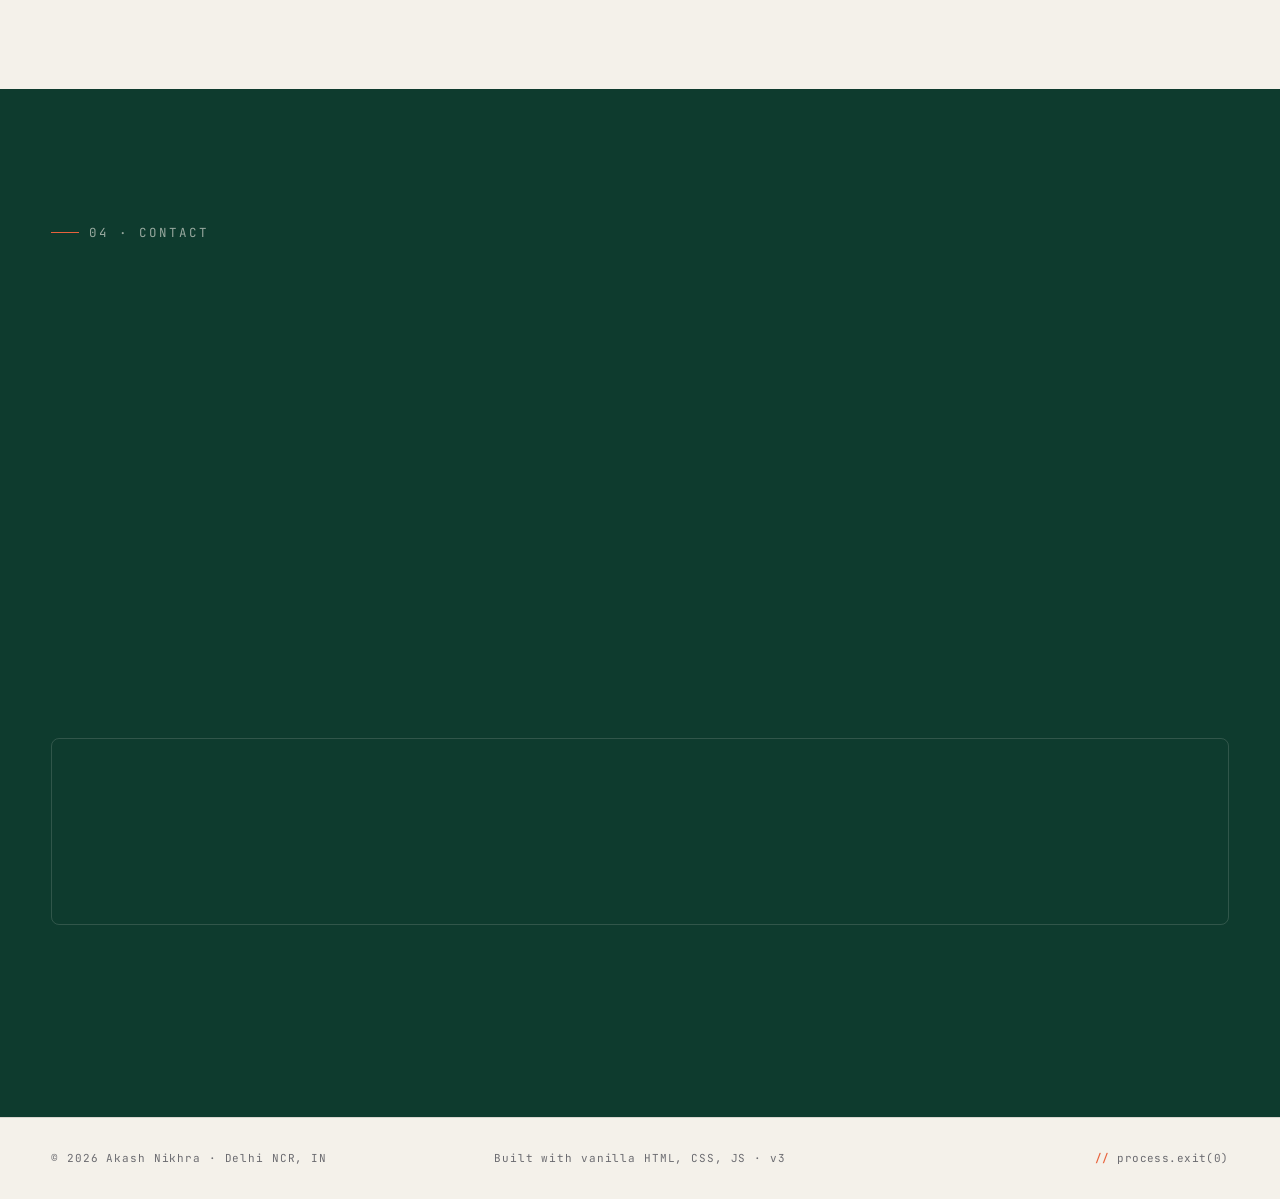
==== commit 796c5fa7: "feat(profile): sync portfolio with latest profile — Controls Manager promotion, updated certs, role " ====
--- a/index.html
+++ b/index.html
@@ -20,7 +20,7 @@
   <meta charset="utf-8" />
   <meta name="viewport" content="width=device-width, initial-scale=1" />
   <title>Akash Nikhra — Cybersecurity, GRC &amp; Risk Resilience</title>
-  <meta name="description" content="Senior Control Analyst at Moody's. GRC, ISO 27001, NIST CSF, VAPT, ITGC, risk & resilience for financial services. Delhi NCR, India." />
+  <meta name="description" content="Controls Manager at Moody's. GRC, ISO 27001, NIST CSF, VAPT, ITGC, risk & resilience for financial services. Delhi NCR, India." />
   <link rel="icon" href="favicon.ico" />
   <link rel="preconnect" href="https://fonts.googleapis.com" />
   <link rel="preconnect" href="https://fonts.gstatic.com" crossorigin />
@@ -74,11 +74,11 @@
         </h1>
 
         <p class="hero__sub">
-          Cybersecurity analyst <em>specializing in</em> GRC, ISO 27001, and risk &amp; resilience for financial services.
+          Cybersecurity controls manager <em>specializing in</em> GRC, ISO 27001, and risk &amp; resilience for financial services.
         </p>
 
         <div class="hero__meta">
-          <div><strong>06+</strong>&nbsp;YEARS · GRC</div>
+          <div><strong>08+</strong>&nbsp;YEARS · GRC</div>
           <div><strong>50+</strong>&nbsp;ASSESSMENTS LED</div>
           <div><strong>03</strong>&nbsp;FRAMEWORKS AUTHORED</div>
           <div><strong>DELHI NCR</strong>&nbsp;IN</div>
@@ -101,7 +101,7 @@
               I build control systems that hold up under audit — and survive a real incident.
             </p>
             <p class="about__body" data-reveal>
-              Six years inside financial services and Big Four advisory, designing and operating the
+              Eight years inside financial services and Big Four advisory, designing and operating the
               governance, risk, and compliance programs that regulators, auditors, and customers expect.
               ISO 27001 Lead Auditor; NIST CSF maturity assessments; ITGC testing; VAPT programs tied
               to MITRE ATT&amp;CK and the Cyber Kill Chain. I write the policy, evidence the control, and
@@ -119,7 +119,7 @@
 
             <div class="stats" data-reveal-stagger>
               <div class="stat">
-                <span class="stat__num stat__num--coral"><span data-count="6">0</span>+</span>
+                <span class="stat__num stat__num--coral"><span data-count="8">0</span>+</span>
                 <div class="stat__label">Years in GRC,<br/>BFSI &amp; advisory</div>
               </div>
               <div class="stat">
@@ -189,7 +189,7 @@
         <div class="resume__head">
           <h2 data-reveal>Experience,<br/>certifications,<br/>education.</h2>
           <div class="resume__head-meta" data-reveal>
-            06 yrs · 04 roles<br/>
+            08 yrs · 05 roles<br/>
             04 certs · 02 degrees
           </div>
         </div>
@@ -200,26 +200,38 @@
           </div>
 
           <div class="timeline__year timeline__year--active" style="top: 28px;">
+            <span class="timeline__year-label">2025</span>
+            <span class="timeline__year-dot" aria-hidden="true"></span>
+          </div>
+          <div class="timeline__year" style="top: 25%;">
             <span class="timeline__year-label">2024</span>
             <span class="timeline__year-dot" aria-hidden="true"></span>
           </div>
-          <div class="timeline__year" style="top: 33%;">
+          <div class="timeline__year" style="top: 50%;">
             <span class="timeline__year-label">2023</span>
             <span class="timeline__year-dot" aria-hidden="true"></span>
           </div>
-          <div class="timeline__year" style="top: 66%;">
+          <div class="timeline__year" style="top: 75%;">
             <span class="timeline__year-label">2021</span>
-            <span class="timeline__year-dot" aria-hidden="true"></span>
-          </div>
-          <div class="timeline__year" style="bottom: 28px;">
-            <span class="timeline__year-label">2018</span>
             <span class="timeline__year-dot" aria-hidden="true"></span>
           </div>
 
           <article class="role role--active" data-reveal>
             <div class="role__top">
               <h3 class="role__company">Moody's Corporation</h3>
-              <div class="role__dates">Jan 2024 — Present</div>
+              <div class="role__dates">Sep 2025 — Present</div>
+            </div>
+            <p class="role__title">Controls Manager — Corporate, Risk &amp; Resilience</p>
+            <ul class="role__bullets">
+              <li>Promoted to Controls Manager leading the corporate ISMS and cross-functional governance forums.</li>
+              <li>Continuing to drive ISO 27001:2022 certification programme, NIST CSF maturity assessments, and regulatory compliance across business units.</li>
+            </ul>
+          </article>
+
+          <article class="role role--inactive" data-reveal>
+            <div class="role__top">
+              <h3 class="role__company">Moody's Corporation</h3>
+              <div class="role__dates">Jan 2024 — Sep 2025</div>
             </div>
             <p class="role__title">Senior Control Analyst — Corporate, Risk &amp; Resilience</p>
             <ul class="role__bullets">
@@ -235,7 +247,7 @@
               <h3 class="role__company">EY</h3>
               <div class="role__dates">May 2023 — Jan 2024</div>
             </div>
-            <p class="role__title">Manager — Cybersecurity (Advisory)</p>
+            <p class="role__title">Manager — Cybersecurity (Advisory) · Gurugram, India</p>
             <ul class="role__bullets">
               <li>Led ISO 27001:2022 and ISO 22301 implementation for one of India's largest telecom operators; built the SoA, risk treatment plan, and BCMS evidence trail.</li>
               <li>Managed a 20-person team of consultants, senior consultants, and managers across concurrent workstreams; reviewed working papers before client and partner sign-off.</li>
@@ -249,7 +261,7 @@
               <h3 class="role__company">Moody's Corporation</h3>
               <div class="role__dates">Dec 2021 — May 2023</div>
             </div>
-            <p class="role__title">Senior Control Analyst — Audit, Risk &amp; Compliance (Cybersecurity)</p>
+            <p class="role__title">Senior Control Analyst — Audit, Risk &amp; Compliance (Cybersecurity) · Gurugram, India</p>
             <ul class="role__bullets">
               <li>Owned the ITGC and IT audit program: test design, sampling, control execution, and finding closure for in-scope financial systems.</li>
               <li>Ran NIST CSF maturity and cybersecurity assessments against product and corporate platforms; reported control gaps with remediation owners and target dates.</li>
@@ -263,7 +275,7 @@
               <h3 class="role__company">PwC India</h3>
               <div class="role__dates">Apr 2018 — Dec 2021 · 3 yrs 9 mos</div>
             </div>
-            <p class="role__title">Assistant Manager → Cyber Security Consultant</p>
+            <p class="role__title">Assistant Manager → Cyber Security Consultant · Mumbai, India</p>
             <ul class="role__bullets">
               <li>Ran a vulnerability management program for a large Indian telecom conglomerate: continuous assessment of 40k+ servers, databases, and network nodes, with findings triaged by exploitability and orchestrated to closure.</li>
               <li>Validated vendor patches from Microsoft, Red Hat, and Oracle in dev environments; released validated patches to the implementation team for enterprise rollout.</li>
@@ -276,7 +288,7 @@
         <div class="skills" data-reveal>
           <div class="skills__head">
             <h3>Capability profile</h3>
-            <span class="skills__head-meta">05 competencies · self-assessed, 2026</span>
+            <span class="skills__head-meta">05 competencies · self-assessed, 2025</span>
           </div>
           <div data-reveal-stagger>
             <div class="skill">
@@ -331,20 +343,20 @@
             </div>
             <div class="cert" data-reveal>
               <div class="cert__badge cert__badge--text">
-                <span class="cert__badge-mark">M&#x00B7;A</span>
+                <span class="cert__badge-mark">PE</span>
               </div>
               <div>
-                <p class="cert__name">Foundations of Operationalizing MITRE ATT&amp;CK</p>
-                <p class="cert__issuer">MITRE ATT&amp;CK</p>
+                <p class="cert__name">Prompt Engineering: GenAI's Impact on Network &amp; Perimeter Ethical Hacking</p>
+                <p class="cert__issuer">Prompt Engineering</p>
               </div>
             </div>
             <div class="cert" data-reveal>
               <div class="cert__badge cert__badge--text">
-                <span class="cert__badge-mark">D&#x00B7;S</span>
+                <span class="cert__badge-mark">42</span>
               </div>
               <div>
-                <p class="cert__name">DevSecOps — Automating Security in DevOps</p>
-                <p class="cert__issuer">DevSecOps</p>
+                <p class="cert__name">ISO/IEC 42001:2023 AIMS Lead Auditor</p>
+                <p class="cert__issuer">ISO/IEC 42001</p>
               </div>
             </div>
           </div>
@@ -380,7 +392,7 @@
       <div class="wrap">
         <div class="contact__head">
           <div class="contact__eyebrow" data-scramble>04 · Contact</div>
-          <h2 data-reveal>Open to senior GRC, risk, and resilience roles — Delhi NCR, remote, or hybrid.</h2>
+          <h2 data-reveal>Open to senior GRC, risk, resilience, and controls management roles — Delhi NCR, remote, or hybrid.</h2>
           <p class="contact__sub" data-reveal>
             The fastest way to reach me is email. For roles, advisory, or a conversation about
             how to make a control program actually hold up — say hello.
